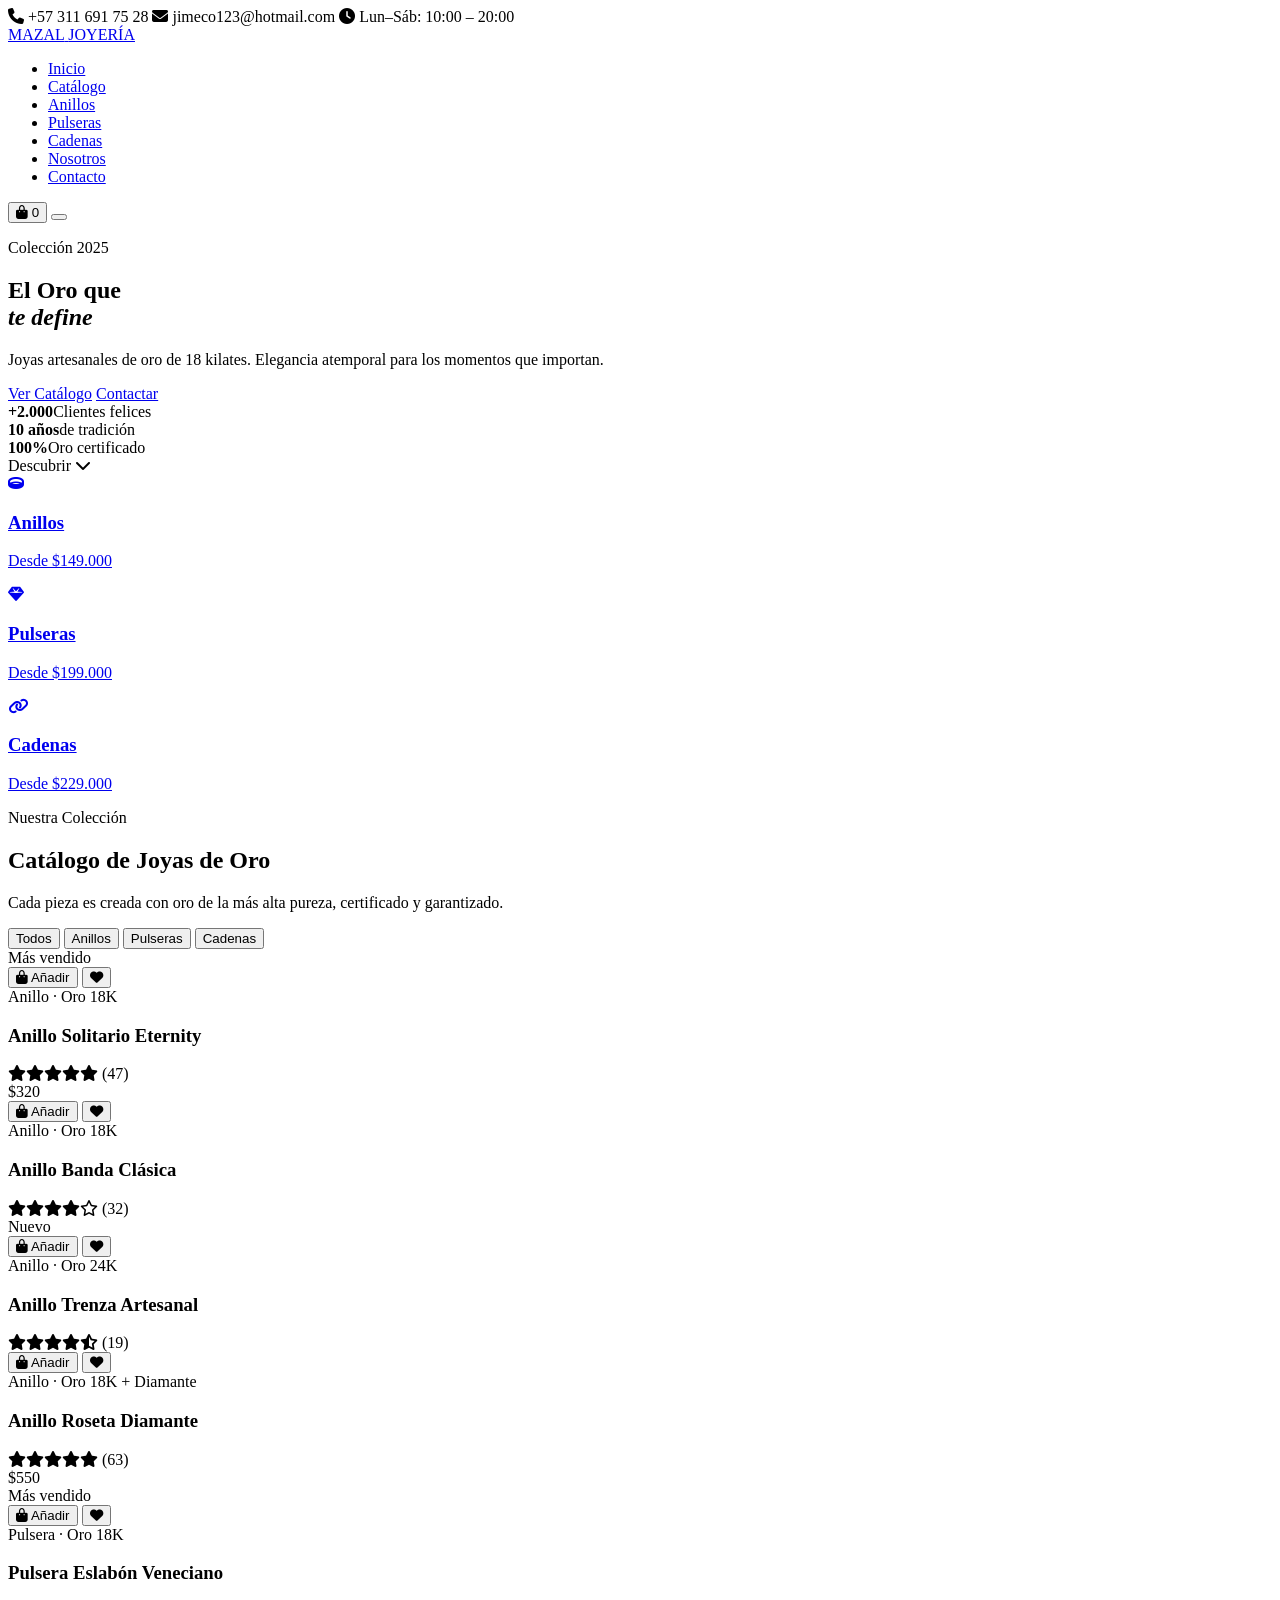
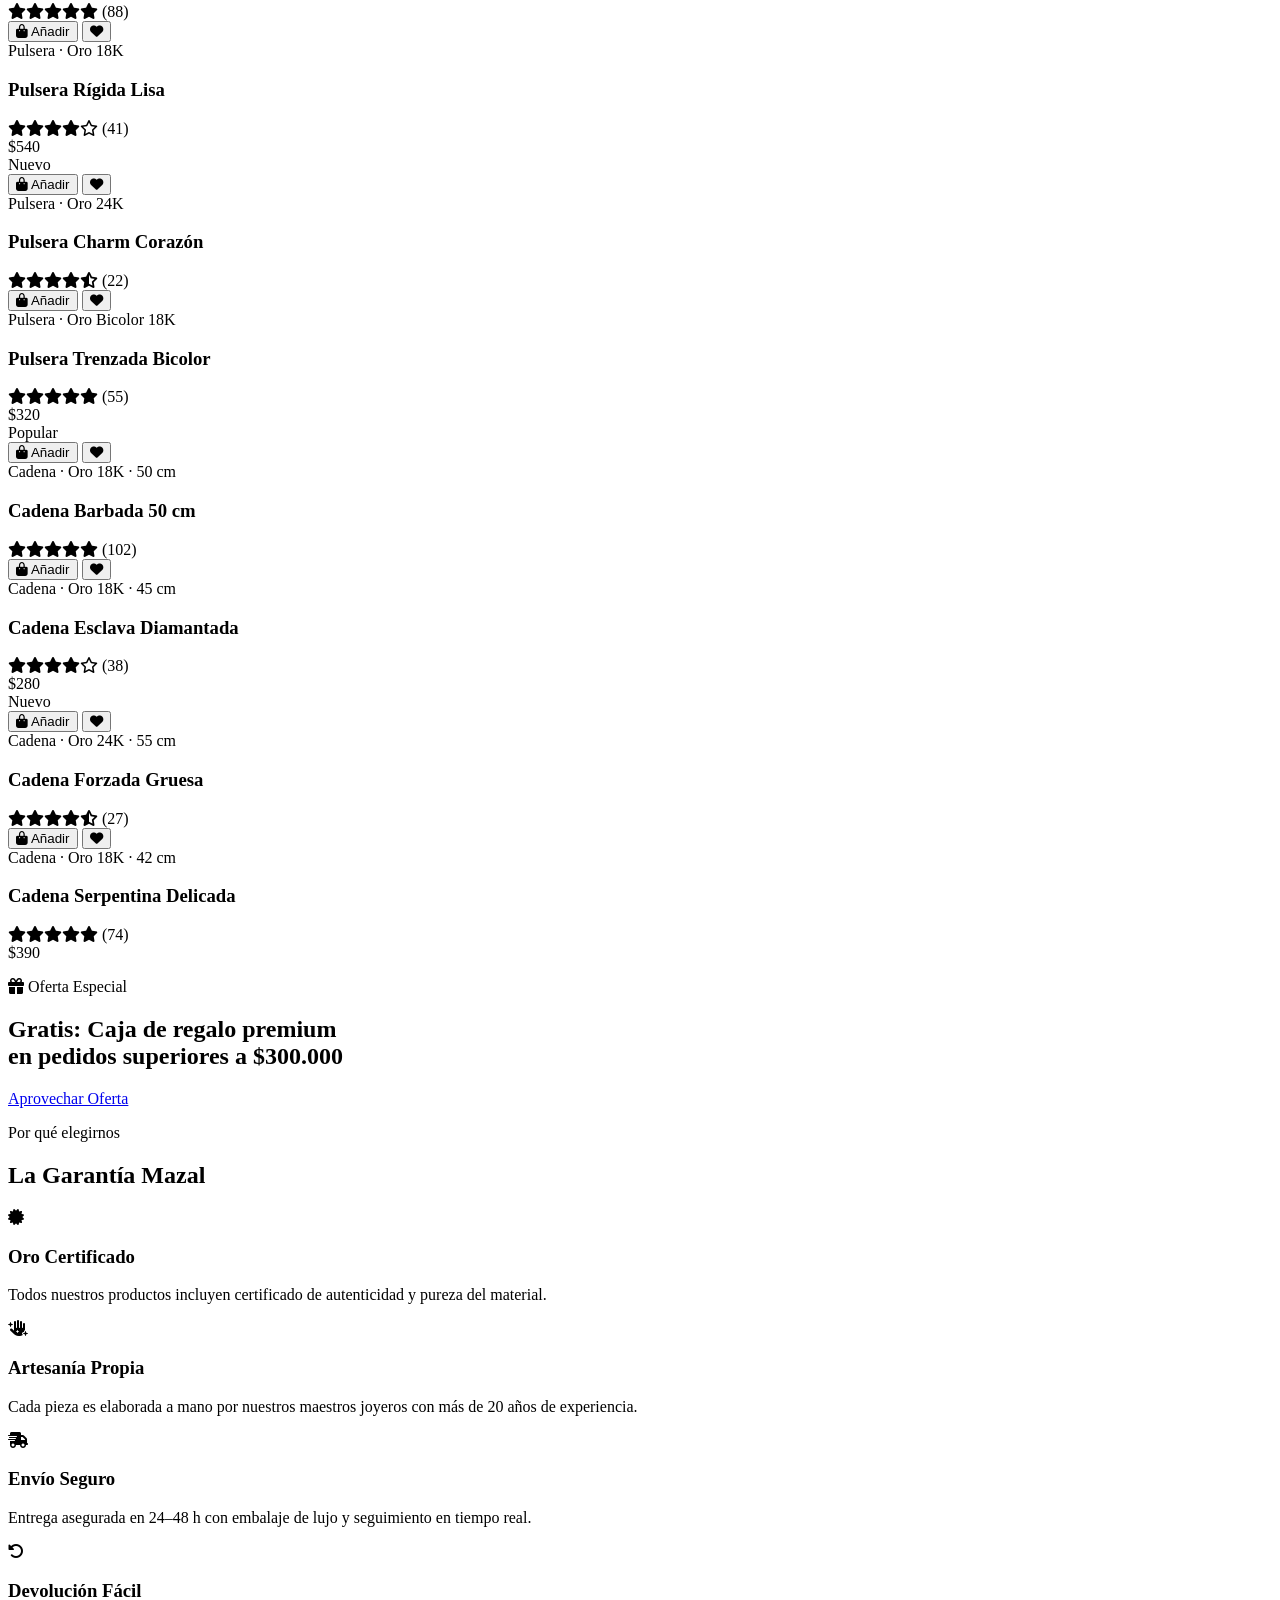
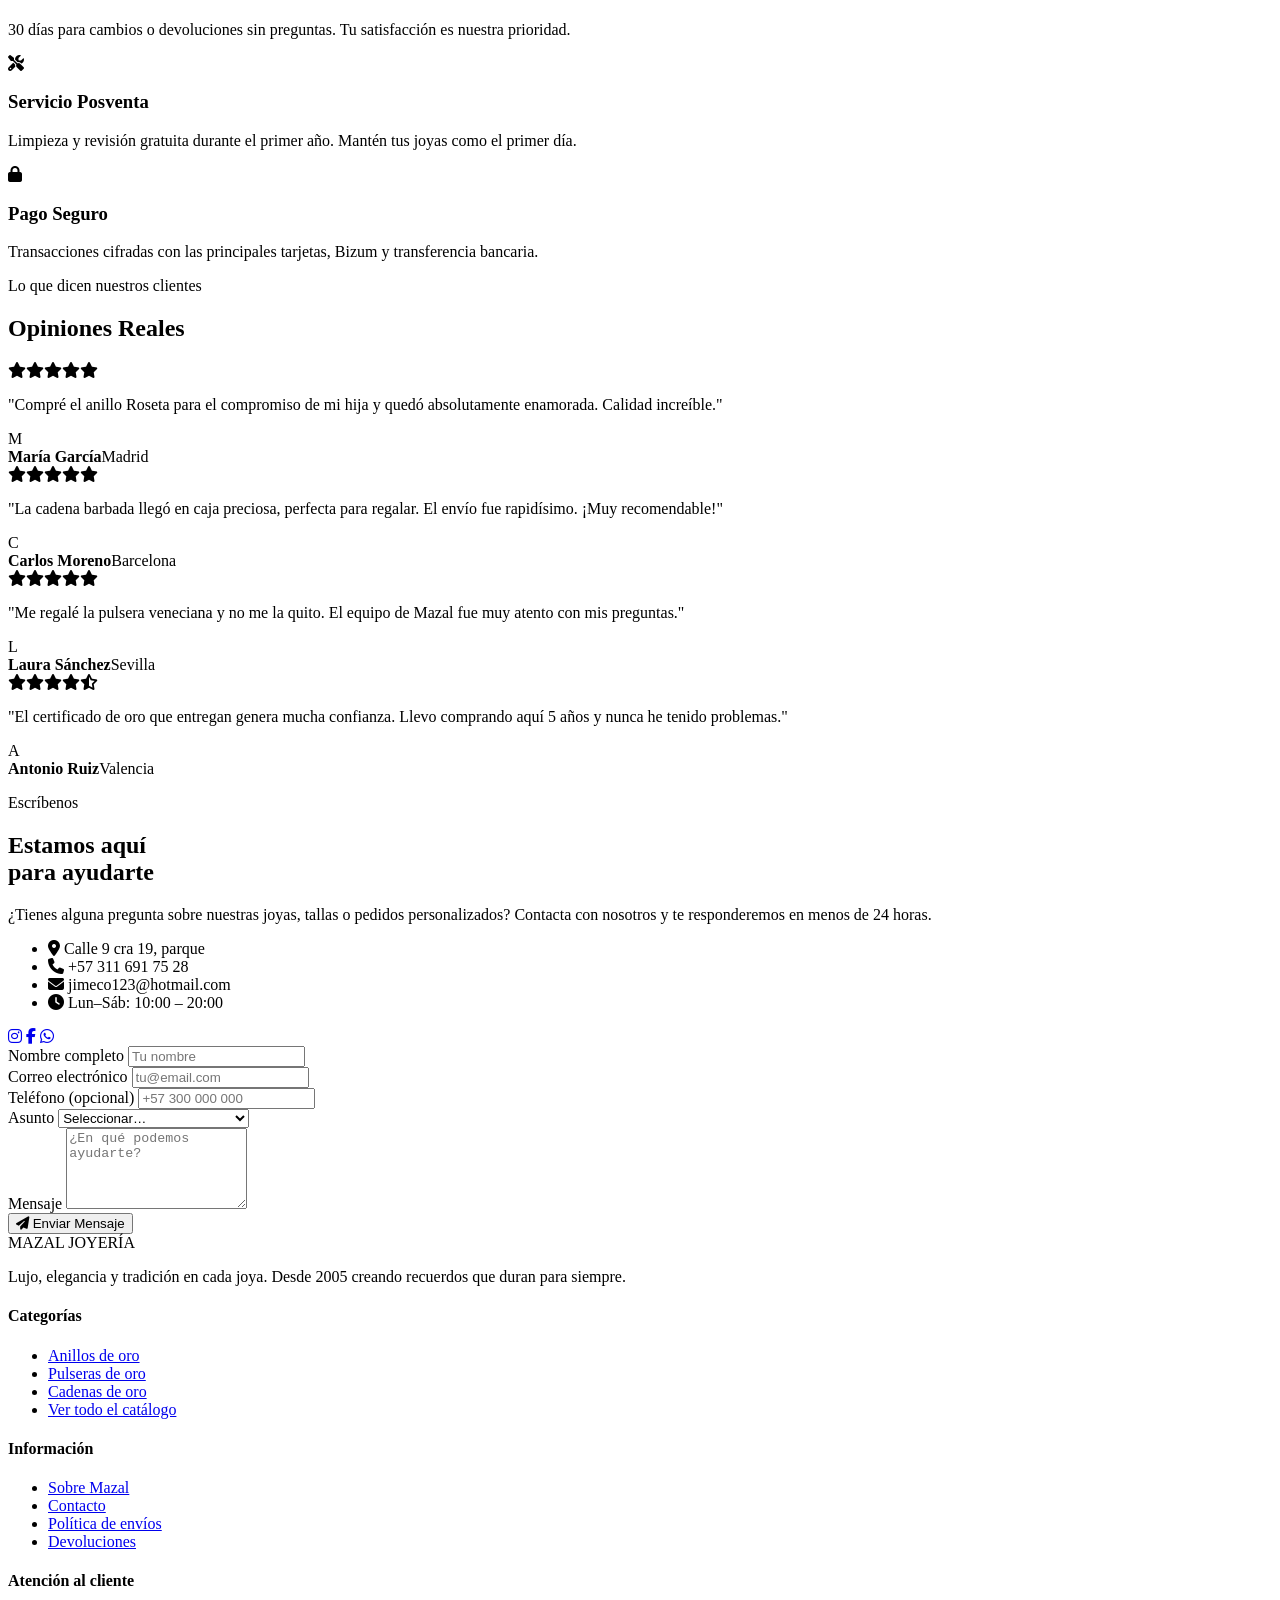
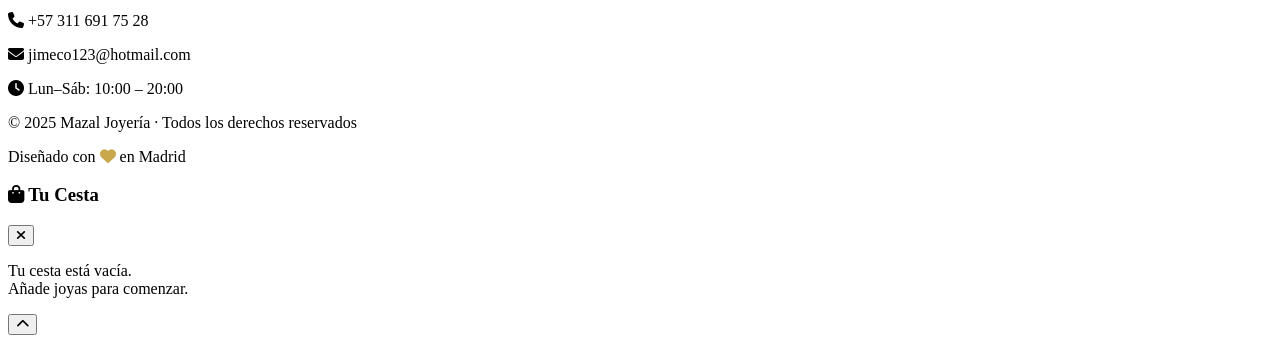
==== index.html @ 80db3a8a "first commit" ====
<!DOCTYPE html>
<html lang="es">
<head>
  <meta charset="UTF-8" />
  <meta name="viewport" content="width=device-width, initial-scale=1.0" />
  <title>Mazal Joyería | Oro de Primera Calidad</title>
  <meta name="description" content="Mazal Joyería – Descubre nuestra exclusiva colección de anillos, pulseras y cadenas de oro. Lujo, elegancia y tradición en cada pieza." />
  <link rel="preconnect" href="https://fonts.googleapis.com" />
  <link rel="preconnect" href="https://fonts.gstatic.com" crossorigin />
  <link href="https://fonts.googleapis.com/css2?family=Playfair+Display:ital,wght@0,400;0,600;0,700;1,400&family=Lato:wght@300;400;700&display=swap" rel="stylesheet" />
  <link rel="stylesheet" href="https://cdn.jsdelivr.net/npm/@fortawesome/fontawesome-free@6.4.0/css/all.min.css" />
  <link rel="stylesheet" href="css/style.css" />
</head>
<body>

  <!-- ===== HEADER / NAV ===== -->
  <header id="main-header">
    <div class="header-top">
      <span><i class="fas fa-phone"></i> +57 311 691 75 28</span>
      <span><i class="fas fa-envelope"></i> jimeco123@hotmail.com</span>
      <span><i class="fas fa-clock"></i> Lun–Sáb: 10:00 – 20:00</span>
    </div>
    <nav class="navbar" id="navbar">
      <a href="#inicio" class="logo">
        <span class="logo-mazal">MAZAL</span>
        <span class="logo-sub">JOYERÍA</span>
      </a>
      <ul class="nav-links" id="nav-links">
        <li><a href="#inicio">Inicio</a></li>
        <li><a href="#catalogo">Catálogo</a></li>
        <li><a href="#anillos">Anillos</a></li>
        <li><a href="#pulseras">Pulseras</a></li>
        <li><a href="#cadenas">Cadenas</a></li>
        <li><a href="#beneficios">Nosotros</a></li>
        <li><a href="#contacto">Contacto</a></li>
      </ul>
      <div class="nav-actions">
        <button class="cart-btn" id="cart-btn" aria-label="Ver carrito">
          <i class="fas fa-shopping-bag"></i>
          <span class="cart-count" id="cart-count">0</span>
        </button>
        <button class="hamburger" id="hamburger" aria-label="Menú">
          <span></span><span></span><span></span>
        </button>
      </div>
    </nav>
  </header>

  <!-- ===== HERO ===== -->
  <section id="inicio" class="hero">
    <div class="hero-overlay"></div>
    <div class="hero-content">
      <p class="hero-eyebrow">Colección 2025</p>
      <h1 class="hero-title">El Oro que<br><em>te define</em></h1>
      <p class="hero-subtitle">Joyas artesanales de oro de 18 kilates. Elegancia atemporal para los momentos que importan.</p>
      <div class="hero-cta">
        <a href="#catalogo" class="btn btn-primary">Ver Catálogo</a>
        <a href="#contacto" class="btn btn-outline">Contactar</a>
      </div>
      <div class="hero-stats">
        <div class="stat"><strong>+2.000</strong><span>Clientes felices</span></div>
        <div class="stat-divider"></div>
        <div class="stat"><strong>10 años</strong><span>de tradición</span></div>
        <div class="stat-divider"></div>
        <div class="stat"><strong>100%</strong><span>Oro certificado</span></div>
      </div>
    </div>
    <div class="hero-scroll-hint">
      <span>Descubrir</span>
      <i class="fas fa-chevron-down"></i>
    </div>
  </section>

  <!-- ===== BANNER CATEGORÍAS ===== -->
  <section class="categories-banner">
    <a href="#anillos" class="cat-card">
      <div class="cat-icon"><i class="fas fa-ring"></i></div>
      <h3>Anillos</h3>
      <p>Desde $149.000</p>
    </a>
    <a href="#pulseras" class="cat-card">
      <div class="cat-icon"><i class="fas fa-gem"></i></div>
      <h3>Pulseras</h3>
      <p>Desde $199.000</p>
    </a>
    <a href="#cadenas" class="cat-card">
      <div class="cat-icon"><i class="fas fa-link"></i></div>
      <h3>Cadenas</h3>
      <p>Desde $229.000</p>
    </a>
  </section>

  <!-- ===== CATÁLOGO COMPLETO ===== -->
  <section id="catalogo" class="catalog-section">
    <div class="section-header">
      <p class="section-eyebrow">Nuestra Colección</p>
      <h2 class="section-title">Catálogo de Joyas de Oro</h2>
      <p class="section-subtitle">Cada pieza es creada con oro de la más alta pureza, certificado y garantizado.</p>
    </div>

    <!-- Filtros -->
    <div class="catalog-filters">
      <button class="filter-btn active" data-filter="all">Todos</button>
      <button class="filter-btn" data-filter="anillo">Anillos</button>
      <button class="filter-btn" data-filter="pulsera">Pulseras</button>
      <button class="filter-btn" data-filter="cadena">Cadenas</button>
    </div>

    <!-- Grid de productos -->
    <div class="products-grid" id="products-grid">
      <!-- Anillos -->
      <article class="product-card" data-category="anillo">
        <div class="product-badge">Más vendido</div>
        <div class="product-image-wrap">
          <div class="product-image product-image-r1"></div>
          <div class="product-overlay">
            <button class="overlay-btn add-to-cart" data-id="r1" data-name="Anillo Solitario Eternity" data-price="60">
              <i class="fas fa-shopping-bag"></i> Añadir
            </button>
            <button class="overlay-btn wishlist-btn" aria-label="Lista de deseos"><i class="fas fa-heart"></i></button>
          </div>
        </div>
        <div class="product-info">
          <span class="product-category">Anillo · Oro 18K</span>
          <h3 class="product-name">Anillo Solitario Eternity</h3>
          <div class="product-rating">
            <i class="fas fa-star"></i><i class="fas fa-star"></i><i class="fas fa-star"></i><i class="fas fa-star"></i><i class="fas fa-star"></i>
            <span>(47)</span> <!-- Cantidad-->
          </div>
          <div class="product-price-row">
            <span class="product-price"></span>
            <span class="product-old-price">$320</span>
          </div>
        </div>
      </article>

      <article class="product-card" data-category="anillo">
        <div class="product-image-wrap">
          <div class="product-image product-image-r2"></div>
          <div class="product-overlay">
            <button class="overlay-btn add-to-cart" data-id="r2" data-name="Anillo Banda Clásica" data-price="49">
              <i class="fas fa-shopping-bag"></i> Añadir
            </button>
            <button class="overlay-btn wishlist-btn" aria-label="Lista de deseos"><i class="fas fa-heart"></i></button>
          </div>
        </div>
        <div class="product-info">
          <span class="product-category">Anillo · Oro 18K</span>
          <h3 class="product-name">Anillo Banda Clásica</h3>
          <div class="product-rating">
            <i class="fas fa-star"></i><i class="fas fa-star"></i><i class="fas fa-star"></i><i class="fas fa-star"></i><i class="far fa-star"></i>
            <span>(32)</span>
          </div>
          <div class="product-price-row">
            <span class="product-price"></span>
          </div>
        </div>
      </article>

      <article class="product-card" data-category="anillo">
        <div class="product-badge new-badge">Nuevo</div>
        <div class="product-image-wrap">
          <div class="product-image product-image-r3"></div>
          <div class="product-overlay">
            <button class="overlay-btn add-to-cart" data-id="r3" data-name="Anillo Trenza Artesanal" data-price="89">
              <i class="fas fa-shopping-bag"></i> Añadir
            </button>
            <button class="overlay-btn wishlist-btn" aria-label="Lista de deseos"><i class="fas fa-heart"></i></button>
          </div>
        </div>
        <div class="product-info">
          <span class="product-category">Anillo · Oro 24K</span>
          <h3 class="product-name">Anillo Trenza Artesanal</h3>
          <div class="product-rating">
            <i class="fas fa-star"></i><i class="fas fa-star"></i><i class="fas fa-star"></i><i class="fas fa-star"></i><i class="fas fa-star-half-alt"></i>
            <span>(19)</span>
          </div>
          <div class="product-price-row">
            <span class="product-price"></span>
          </div>
        </div>
      </article>

      <article class="product-card" data-category="anillo">
        <div class="product-image-wrap">
          <div class="product-image product-image-r4"></div>
          <div class="product-overlay">
            <button class="overlay-btn add-to-cart" data-id="r4" data-name="Anillo Roseta Diamante" data-price="99">
              <i class="fas fa-shopping-bag"></i> Añadir
            </button>
            <button class="overlay-btn wishlist-btn" aria-label="Lista de deseos"><i class="fas fa-heart"></i></button>
          </div>
        </div>
        <div class="product-info">
          <span class="product-category">Anillo · Oro 18K + Diamante</span>
          <h3 class="product-name">Anillo Roseta Diamante</h3>
          <div class="product-rating">
            <i class="fas fa-star"></i><i class="fas fa-star"></i><i class="fas fa-star"></i><i class="fas fa-star"></i><i class="fas fa-star"></i>
            <span>(63)</span>
          </div>
          <div class="product-price-row">
            <span class="product-price"></span>
            <span class="product-old-price">$550</span>
          </div>
        </div>
      </article>

      <!-- Pulseras -->
      <article class="product-card" data-category="pulsera">
        <div class="product-badge">Más vendido</div>
        <div class="product-image-wrap">
          <div class="product-image product-image-p1"></div>
          <div class="product-overlay">
            <button class="overlay-btn add-to-cart" data-id="p1" data-name="Pulsera Eslabón Veneciano" data-price="49">
              <i class="fas fa-shopping-bag"></i> Añadir
            </button>
            <button class="overlay-btn wishlist-btn" aria-label="Lista de deseos"><i class="fas fa-heart"></i></button>
          </div>
        </div>
        <div class="product-info">
          <span class="product-category">Pulsera · Oro 18K</span>
          <h3 class="product-name">Pulsera Eslabón Veneciano</h3>
          <div class="product-rating">
            <i class="fas fa-star"></i><i class="fas fa-star"></i><i class="fas fa-star"></i><i class="fas fa-star"></i><i class="fas fa-star"></i>
            <span>(88)</span>
          </div>
          <div class="product-price-row">
            <span class="product-price"></span>
          </div>
        </div>
      </article>

      <article class="product-card" data-category="pulsera">
        <div class="product-image-wrap">
          <div class="product-image product-image-p2"></div>
          <div class="product-overlay">
            <button class="overlay-btn add-to-cart" data-id="p2" data-name="Pulsera Rígida Lisa" data-price="89">
              <i class="fas fa-shopping-bag"></i> Añadir
            </button>
            <button class="overlay-btn wishlist-btn" aria-label="Lista de deseos"><i class="fas fa-heart"></i></button>
          </div>
        </div>
        <div class="product-info">
          <span class="product-category">Pulsera · Oro 18K</span>
          <h3 class="product-name">Pulsera Rígida Lisa</h3>
          <div class="product-rating">
            <i class="fas fa-star"></i><i class="fas fa-star"></i><i class="fas fa-star"></i><i class="fas fa-star"></i><i class="far fa-star"></i>
            <span>(41)</span>
          </div>
          <div class="product-price-row">
            <span class="product-price"></span>
            <span class="product-old-price">$540</span>
          </div>
        </div>
      </article>

      <article class="product-card" data-category="pulsera">
        <div class="product-badge new-badge">Nuevo</div>
        <div class="product-image-wrap">
          <div class="product-image product-image-p3"></div>
          <div class="product-overlay">
            <button class="overlay-btn add-to-cart" data-id="p3" data-name="Pulsera Charm Corazón" data-price="39">
              <i class="fas fa-shopping-bag"></i> Añadir
            </button>
            <button class="overlay-btn wishlist-btn" aria-label="Lista de deseos"><i class="fas fa-heart"></i></button>
          </div>
        </div>
        <div class="product-info">
          <span class="product-category">Pulsera · Oro 24K</span>
          <h3 class="product-name">Pulsera Charm Corazón</h3>
          <div class="product-rating">
            <i class="fas fa-star"></i><i class="fas fa-star"></i><i class="fas fa-star"></i><i class="fas fa-star"></i><i class="fas fa-star-half-alt"></i>
            <span>(22)</span>
          </div>
          <div class="product-price-row">
            <span class="product-price"></span>
          </div>
        </div>
      </article>

      <article class="product-card" data-category="pulsera">
        <div class="product-image-wrap">
          <div class="product-image product-image-p4"></div>
          <div class="product-overlay">
            <button class="overlay-btn add-to-cart" data-id="p4" data-name="Pulsera Trenzada Bicolor" data-price="59">
              <i class="fas fa-shopping-bag"></i> Añadir
            </button>
            <button class="overlay-btn wishlist-btn" aria-label="Lista de deseos"><i class="fas fa-heart"></i></button>
          </div>
        </div>
        <div class="product-info">
          <span class="product-category">Pulsera · Oro Bicolor 18K</span>
          <h3 class="product-name">Pulsera Trenzada Bicolor</h3>
          <div class="product-rating">
            <i class="fas fa-star"></i><i class="fas fa-star"></i><i class="fas fa-star"></i><i class="fas fa-star"></i><i class="fas fa-star"></i>
            <span>(55)</span>
          </div>
          <div class="product-price-row">
            <span class="product-price"></span>
            <span class="product-old-price">$320</span>
          </div>
        </div>
      </article>

      <!-- Cadenas -->
      <article class="product-card" data-category="cadena">
        <div class="product-badge">Popular</div>
        <div class="product-image-wrap">
          <div class="product-image product-image-c1"></div>
          <div class="product-overlay">
            <button class="overlay-btn add-to-cart" data-id="c1" data-name="Cadena Barbada 50cm" data-price="99">
              <i class="fas fa-shopping-bag"></i> Añadir
            </button>
            <button class="overlay-btn wishlist-btn" aria-label="Lista de deseos"><i class="fas fa-heart"></i></button>
          </div>
        </div>
        <div class="product-info">
          <span class="product-category">Cadena · Oro 18K · 50 cm</span>
          <h3 class="product-name">Cadena Barbada 50 cm</h3>
          <div class="product-rating">
            <i class="fas fa-star"></i><i class="fas fa-star"></i><i class="fas fa-star"></i><i class="fas fa-star"></i><i class="fas fa-star"></i>
            <span>(102)</span>
          </div>
          <div class="product-price-row">
            <span class="product-price"></span>
          </div>
        </div>
      </article>

      <article class="product-card" data-category="cadena">
        <div class="product-image-wrap">
          <div class="product-image product-image-c2"></div>
          <div class="product-overlay">
            <button class="overlay-btn add-to-cart" data-id="c2" data-name="Cadena Esclava Diamantada" data-price="42">
              <i class="fas fa-shopping-bag"></i> Añadir
            </button>
            <button class="overlay-btn wishlist-btn" aria-label="Lista de deseos"><i class="fas fa-heart"></i></button>
          </div>
        </div>
        <div class="product-info">
          <span class="product-category">Cadena · Oro 18K · 45 cm</span>
          <h3 class="product-name">Cadena Esclava Diamantada</h3>
          <div class="product-rating">
            <i class="fas fa-star"></i><i class="fas fa-star"></i><i class="fas fa-star"></i><i class="fas fa-star"></i><i class="far fa-star"></i>
            <span>(38)</span>
          </div>
          <div class="product-price-row">
            <span class="product-price"></span>
            <span class="product-old-price">$280</span>
          </div>
        </div>
      </article>

      <article class="product-card" data-category="cadena">
        <div class="product-badge new-badge">Nuevo</div>
        <div class="product-image-wrap">
          <div class="product-image product-image-c3"></div>
          <div class="product-overlay">
            <button class="overlay-btn add-to-cart" data-id="c3" data-name="Cadena Forzada Gruesa" data-price="89">
              <i class="fas fa-shopping-bag"></i> Añadir
            </button>
            <button class="overlay-btn wishlist-btn" aria-label="Lista de deseos"><i class="fas fa-heart"></i></button>
          </div>
        </div>
        <div class="product-info">
          <span class="product-category">Cadena · Oro 24K · 55 cm</span>
          <h3 class="product-name">Cadena Forzada Gruesa</h3>
          <div class="product-rating">
            <i class="fas fa-star"></i><i class="fas fa-star"></i><i class="fas fa-star"></i><i class="fas fa-star"></i><i class="fas fa-star-half-alt"></i>
            <span>(27)</span>
          </div>
          <div class="product-price-row">
            <span class="product-price"></span>
          </div>
        </div>
      </article>

      <article class="product-card" data-category="cadena">
        <div class="product-image-wrap">
          <div class="product-image product-image-c4"></div>
          <div class="product-overlay">
            <button class="overlay-btn add-to-cart" data-id="c4" data-name="Cadena Serpentina Delicada" data-price="59">
              <i class="fas fa-shopping-bag"></i> Añadir
            </button>
            <button class="overlay-btn wishlist-btn" aria-label="Lista de deseos"><i class="fas fa-heart"></i></button>
          </div>
        </div>
        <div class="product-info">
          <span class="product-category">Cadena · Oro 18K · 42 cm</span>
          <h3 class="product-name">Cadena Serpentina Delicada</h3>
          <div class="product-rating">
            <i class="fas fa-star"></i><i class="fas fa-star"></i><i class="fas fa-star"></i><i class="fas fa-star"></i><i class="fas fa-star"></i>
            <span>(74)</span>
          </div>
          <div class="product-price-row">
            <span class="product-price"></span>
            <span class="product-old-price">$390</span>
          </div>
        </div>
      </article>

    </div><!-- /products-grid -->
  </section>

  <!-- ===== BANNER PROMO ===== -->
  <section class="promo-banner">
    <div class="promo-content">
      <p class="promo-tag"><i class="fas fa-gift"></i> Oferta Especial</p>
      <h2>Gratis: Caja de regalo premium<br>en pedidos superiores a $300.000</h2>
      <a href="#catalogo" class="btn btn-primary">Aprovechar Oferta</a>
    </div>
  </section>

  <!-- ===== BENEFICIOS ===== -->
  <section id="beneficios" class="benefits-section">
    <div class="section-header">
      <p class="section-eyebrow">Por qué elegirnos</p>
      <h2 class="section-title">La Garantía Mazal</h2>
    </div>
    <div class="benefits-grid">
      <div class="benefit-card">
        <div class="benefit-icon"><i class="fas fa-certificate"></i></div>
        <h3>Oro Certificado</h3>
        <p>Todos nuestros productos incluyen certificado de autenticidad y pureza del material.</p>
      </div>
      <div class="benefit-card">
        <div class="benefit-icon"><i class="fas fa-hand-sparkles"></i></div>
        <h3>Artesanía Propia</h3>
        <p>Cada pieza es elaborada a mano por nuestros maestros joyeros con más de 20 años de experiencia.</p>
      </div>
      <div class="benefit-card">
        <div class="benefit-icon"><i class="fas fa-shipping-fast"></i></div>
        <h3>Envío Seguro</h3>
        <p>Entrega asegurada en 24–48 h con embalaje de lujo y seguimiento en tiempo real.</p>
      </div>
      <div class="benefit-card">
        <div class="benefit-icon"><i class="fas fa-undo-alt"></i></div>
        <h3>Devolución Fácil</h3>
        <p>30 días para cambios o devoluciones sin preguntas. Tu satisfacción es nuestra prioridad.</p>
      </div>
      <div class="benefit-card">
        <div class="benefit-icon"><i class="fas fa-tools"></i></div>
        <h3>Servicio Posventa</h3>
        <p>Limpieza y revisión gratuita durante el primer año. Mantén tus joyas como el primer día.</p>
      </div>
      <div class="benefit-card">
        <div class="benefit-icon"><i class="fas fa-lock"></i></div>
        <h3>Pago Seguro</h3>
        <p>Transacciones cifradas con las principales tarjetas, Bizum y transferencia bancaria.</p>
      </div>
    </div>
  </section>

  <!-- ===== TESTIMONIOS ===== -->
  <section class="testimonials-section">
    <div class="section-header">
      <p class="section-eyebrow">Lo que dicen nuestros clientes</p>
      <h2 class="section-title">Opiniones Reales</h2>
    </div>
    <div class="testimonials-track" id="testimonials-track">
      <div class="testimonial-card">
        <div class="stars"><i class="fas fa-star"></i><i class="fas fa-star"></i><i class="fas fa-star"></i><i class="fas fa-star"></i><i class="fas fa-star"></i></div>
        <p>"Compré el anillo Roseta para el compromiso de mi hija y quedó absolutamente enamorada. Calidad increíble."</p>
        <div class="testimonial-author">
          <div class="author-avatar">M</div>
          <div><strong>María García</strong><span>Madrid</span></div>
        </div>
      </div>
      <div class="testimonial-card">
        <div class="stars"><i class="fas fa-star"></i><i class="fas fa-star"></i><i class="fas fa-star"></i><i class="fas fa-star"></i><i class="fas fa-star"></i></div>
        <p>"La cadena barbada llegó en caja preciosa, perfecta para regalar. El envío fue rapidísimo. ¡Muy recomendable!"</p>
        <div class="testimonial-author">
          <div class="author-avatar">C</div>
          <div><strong>Carlos Moreno</strong><span>Barcelona</span></div>
        </div>
      </div>
      <div class="testimonial-card">
        <div class="stars"><i class="fas fa-star"></i><i class="fas fa-star"></i><i class="fas fa-star"></i><i class="fas fa-star"></i><i class="fas fa-star"></i></div>
        <p>"Me regalé la pulsera veneciana y no me la quito. El equipo de Mazal fue muy atento con mis preguntas."</p>
        <div class="testimonial-author">
          <div class="author-avatar">L</div>
          <div><strong>Laura Sánchez</strong><span>Sevilla</span></div>
        </div>
      </div>
      <div class="testimonial-card">
        <div class="stars"><i class="fas fa-star"></i><i class="fas fa-star"></i><i class="fas fa-star"></i><i class="fas fa-star"></i><i class="fas fa-star-half-alt"></i></div>
        <p>"El certificado de oro que entregan genera mucha confianza. Llevo comprando aquí 5 años y nunca he tenido problemas."</p>
        <div class="testimonial-author">
          <div class="author-avatar">A</div>
          <div><strong>Antonio Ruiz</strong><span>Valencia</span></div>
        </div>
      </div>
    </div>
    <div class="testimonial-dots" id="testimonial-dots"></div>
  </section>

  <!-- ===== CONTACTO ===== -->
  <section id="contacto" class="contact-section">
    <div class="contact-grid">
      <div class="contact-info">
        <p class="section-eyebrow">Escríbenos</p>
        <h2 class="section-title">Estamos aquí<br>para ayudarte</h2>
        <p class="contact-desc">¿Tienes alguna pregunta sobre nuestras joyas, tallas o pedidos personalizados? Contacta con nosotros y te responderemos en menos de 24 horas.</p>
        <ul class="contact-details">
          <li><i class="fas fa-map-marker-alt"></i> Calle 9 cra 19, parque</li>
          <li><i class="fas fa-phone"></i> +57 311 691 75 28</li>
          <li><i class="fas fa-envelope"></i> jimeco123@hotmail.com</li>
          <li><i class="fas fa-clock"></i> Lun–Sáb: 10:00 – 20:00</li>
        </ul>
        <div class="social-links">
          <a href="https://www.instagram.com/jimenez_j15c/" target="_blank" aria-label="Instagram"><i class="fab fa-instagram"></i></a>
          <a href="https://www.facebook.com/juancamilo.conde.16" target="_blank" aria-label="Facebook"><i class="fab fa-facebook-f"></i></a>
         <a href="https://wa.me/3116917528" target="_blank" aria-label="Whatsapp"><i class="fab fa-whatsapp"></i></a>
         <!--  <a href="#" aria-label="TikTok"><i class="fab fa-tiktok"></i></a>-->
        </div>
      </div>
      <form class="contact-form" id="contact-form" novalidate>
        <div class="form-group">
          <label for="name">Nombre completo</label>
          <input type="text" id="name" name="name" placeholder="Tu nombre" required />
        </div>
        <div class="form-group">
          <label for="email">Correo electrónico</label>
          <input type="email" id="email" name="email" placeholder="tu@email.com" required />
        </div>
        <div class="form-group">
          <label for="phone">Teléfono (opcional)</label>
          <input type="tel" id="phone" name="phone" placeholder="+57 300 000 000" />
        </div>
        <div class="form-group">
          <label for="subject">Asunto</label>
          <select id="subject" name="subject">
            <option value="">Seleccionar…</option>
            <option value="informacion">Información sobre productos</option>
            <option value="pedido">Estado de mi pedido</option>
            <option value="personalizado">Joya personalizada</option>
            <option value="otro">Otro</option>
          </select>
        </div>
        <div class="form-group">
          <label for="message">Mensaje</label>
          <textarea id="message" name="message" rows="5" placeholder="¿En qué podemos ayudarte?" required></textarea>
        </div>
        <button type="submit" class="btn btn-primary btn-full">
          <i class="fas fa-paper-plane"></i> Enviar Mensaje
        </button>
        <p class="form-success" id="form-success" hidden>✅ ¡Mensaje enviado! Te contactaremos pronto.</p>
      </form>
    </div>
  </section>

  <!-- ===== FOOTER ===== -->
  <footer class="main-footer">
    <div class="footer-grid">
      <div class="footer-brand">
        <span class="logo-mazal">MAZAL</span>
        <span class="logo-sub">JOYERÍA</span>
        <p>Lujo, elegancia y tradición en cada joya. Desde 2005 creando recuerdos que duran para siempre.</p>
      </div>
      <div class="footer-col">
        <h4>Categorías</h4>
        <ul>
          <li><a href="#anillos">Anillos de oro</a></li>
          <li><a href="#pulseras">Pulseras de oro</a></li>
          <li><a href="#cadenas">Cadenas de oro</a></li>
          <li><a href="#catalogo">Ver todo el catálogo</a></li>
        </ul>
      </div>
      <div class="footer-col">
        <h4>Información</h4>
        <ul>
          <li><a href="#beneficios">Sobre Mazal</a></li>
          <li><a href="#contacto">Contacto</a></li>
          <li><a href="#">Política de envíos</a></li>
          <li><a href="#">Devoluciones</a></li>
        </ul>
      </div>
      <div class="footer-col">
        <h4>Atención al cliente</h4>
        <p><i class="fas fa-phone"></i> +57 311 691 75 28</p>
        <p><i class="fas fa-envelope"></i> jimeco123@hotmail.com</p>
        <p><i class="fas fa-clock"></i> Lun–Sáb: 10:00 – 20:00</p>
      </div>
    </div>
    <div class="footer-bottom">
      <p>© 2025 Mazal Joyería · Todos los derechos reservados</p>
      <p>Diseñado con <i class="fas fa-heart" style="color:#c9a84c"></i> en Madrid</p>
    </div>
  </footer>

  <!-- ===== CARRITO LATERAL ===== -->
  <aside class="cart-drawer" id="cart-drawer">
    <div class="cart-drawer-header">
      <h3><i class="fas fa-shopping-bag"></i> Tu Cesta</h3>
      <button class="close-cart" id="close-cart" aria-label="Cerrar carrito"><i class="fas fa-times"></i></button>
    </div>
    <div class="cart-items" id="cart-items">
      <p class="cart-empty-msg">Tu cesta está vacía.<br>Añade joyas para comenzar.</p>
    </div>
    <div class="cart-footer" id="cart-footer" hidden>
      <div class="cart-total-row">
        <span>Total</span>
        <strong id="cart-total">0 </strong>
      </div>
      <button class="btn btn-primary btn-full" id="checkout-btn">
        Proceder al pago <i class="fas fa-arrow-right"></i>
      </button>
    </div>
  </aside>
  <div class="cart-overlay" id="cart-overlay"></div>

  <!-- ===== TOAST ===== -->
  <div class="toast" id="toast"></div>

  <!-- Scroll to top -->
  <button class="scroll-top" id="scroll-top" aria-label="Volver arriba"><i class="fas fa-chevron-up"></i></button>

  <script src="js/main.js"></script>
</body>
</html>
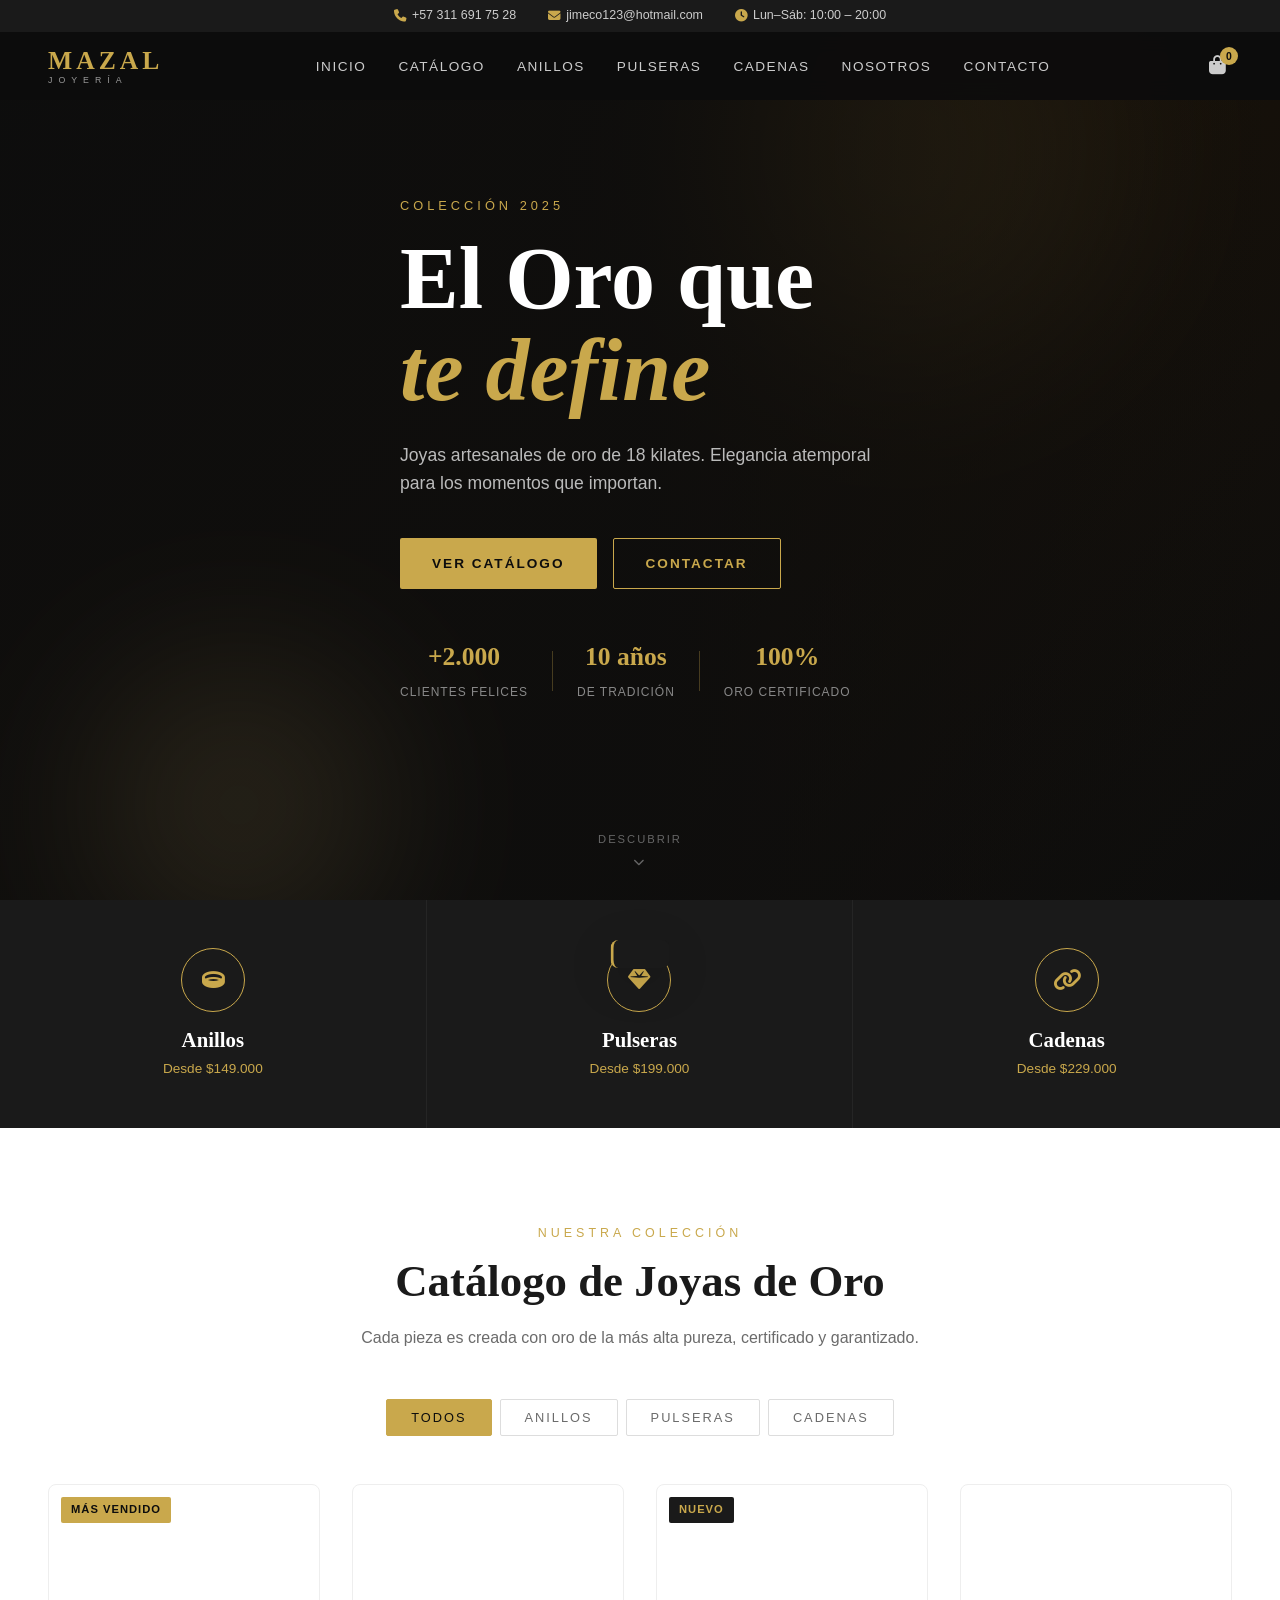
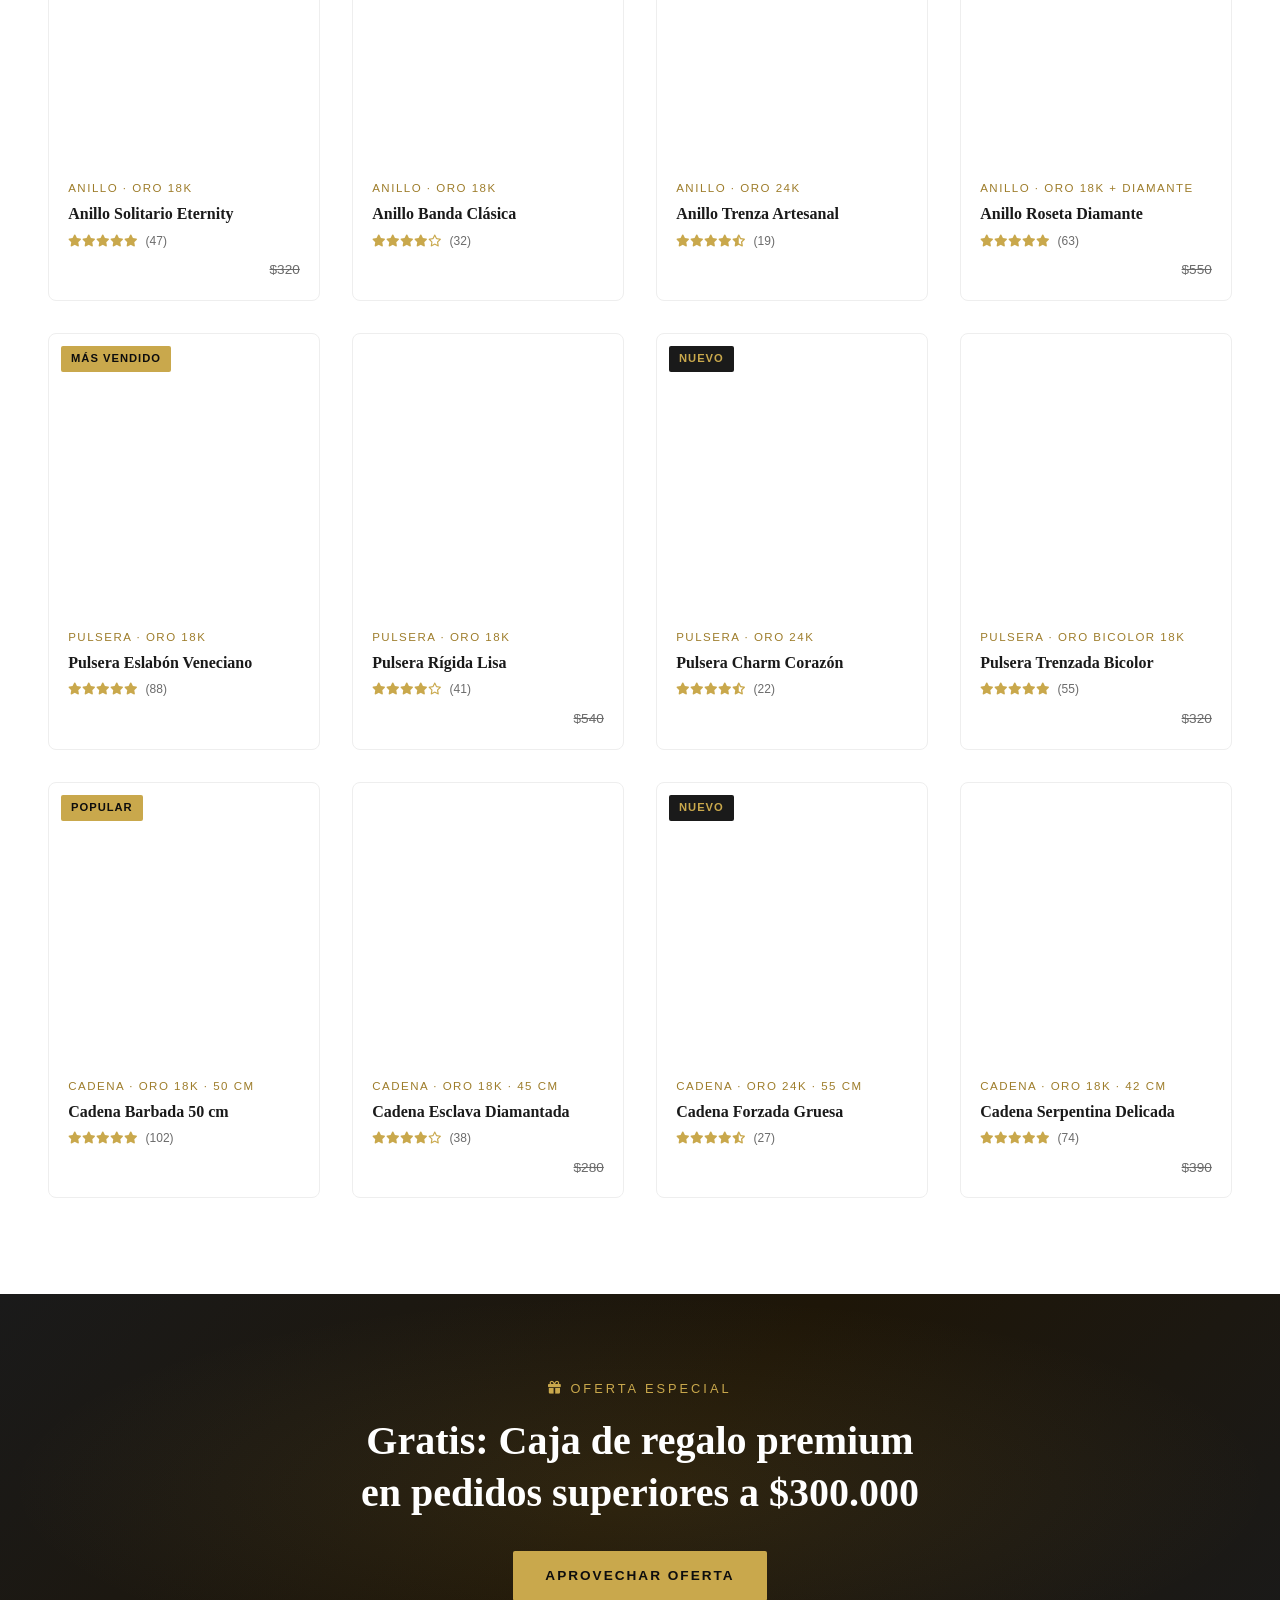
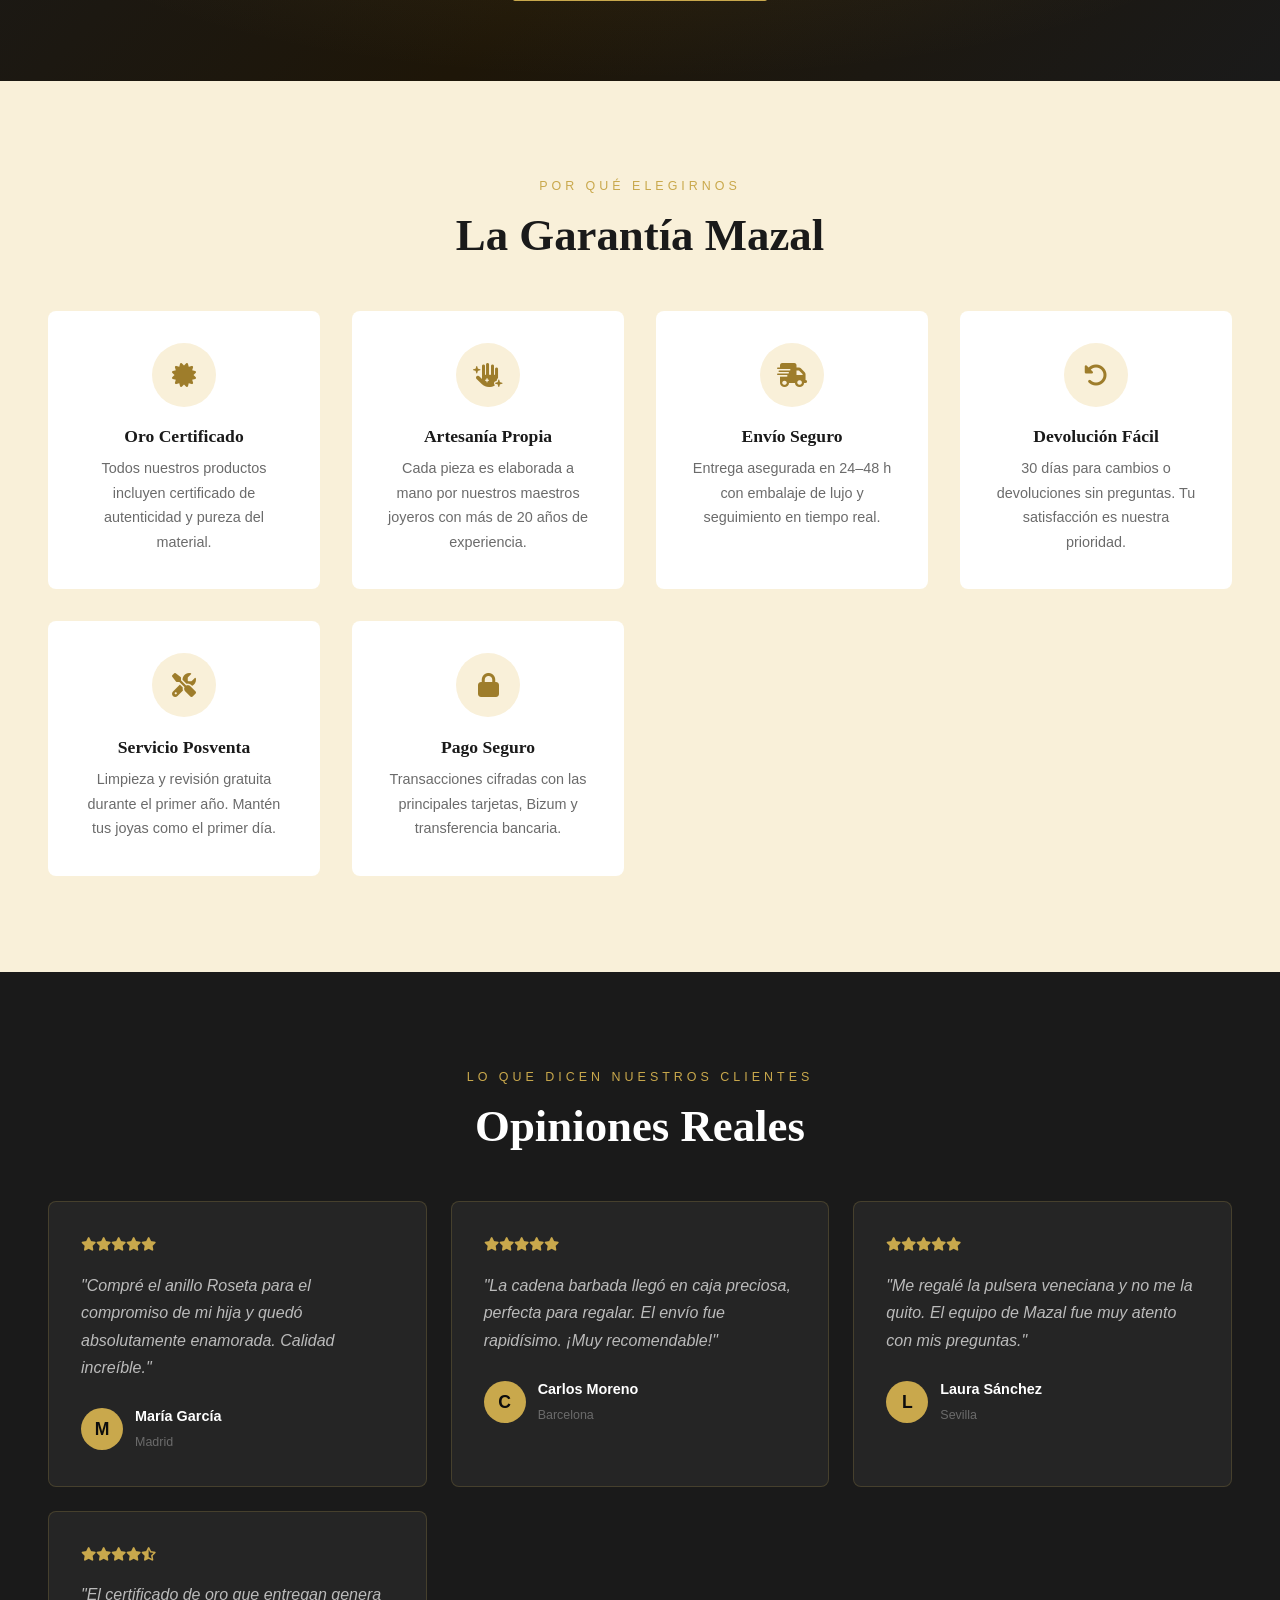
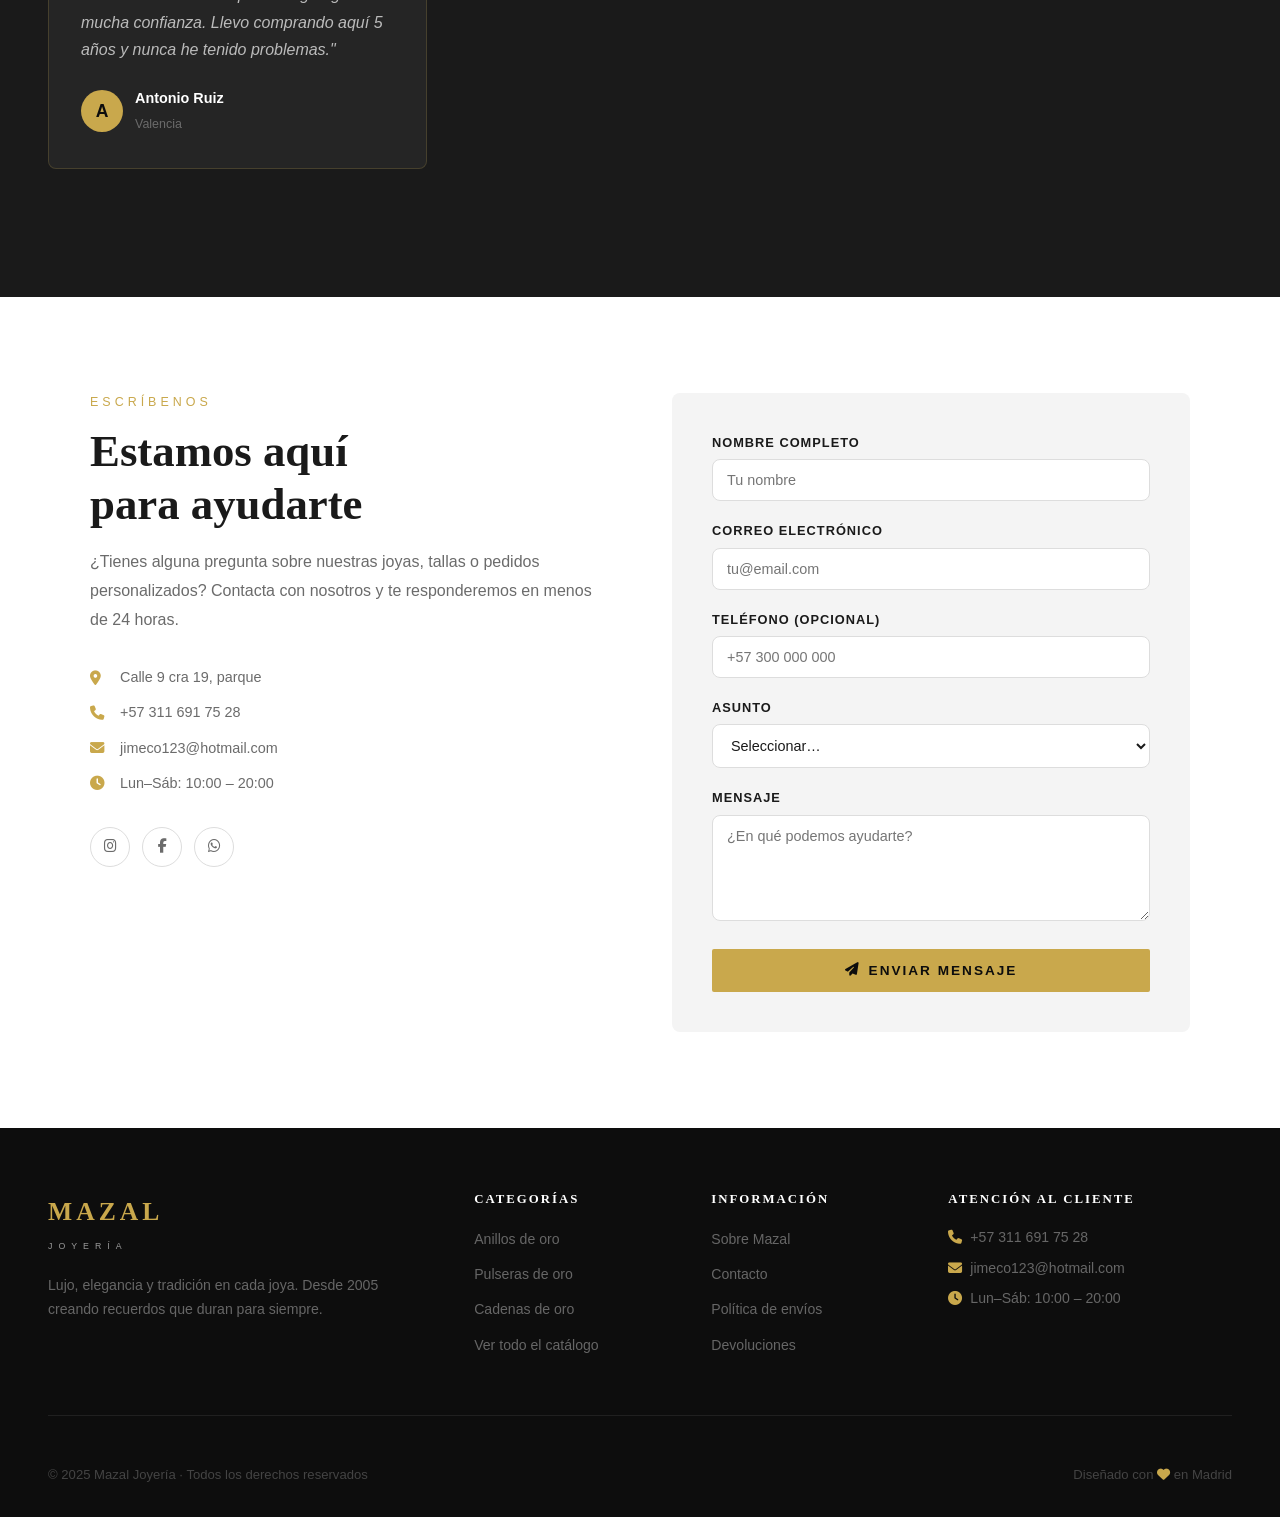
==== commit 189bfa19: "first commit" ====
--- a/index.html
+++ b/index.html
@@ -138,7 +138,7 @@
         <div class="product-image-wrap">
           <div class="product-image product-image-r2"></div>
           <div class="product-overlay">
-            <button class="overlay-btn add-to-cart" data-id="r2" data-name="Anillo Banda Clásica" data-price="49">
+            <button class="overlay-btn add-to-cart" data-id="r2" data-name="Anillo Banda Clásica" data-price="50">
               <i class="fas fa-shopping-bag"></i> Añadir
             </button>
             <button class="overlay-btn wishlist-btn" aria-label="Lista de deseos"><i class="fas fa-heart"></i></button>
--- a/css/style.css
+++ b/css/style.css
@@ -0,0 +1,966 @@
+/* ===================================
+   MAZAL JOYERÍA – Estilos Principales
+   =================================== */
+
+/* ── Variables ── */
+:root {
+  --gold:        #c9a84c;
+  --gold-light:  #e8c97a;
+  --gold-dark:   #9e7d2b;
+  --gold-pale:   #f9f0d9;
+  --black:       #0d0d0d;
+  --dark:        #1a1a1a;
+  --dark-2:      #252525;
+  --gray:        #6b6b6b;
+  --gray-light:  #f4f4f4;
+  --white:       #ffffff;
+  --font-head:   'Playfair Display', Georgia, serif;
+  --font-body:   'Lato', sans-serif;
+  --transition:  0.3s ease;
+  --radius:      8px;
+  --shadow:      0 4px 24px rgba(0,0,0,0.1);
+  --shadow-lg:   0 12px 48px rgba(0,0,0,0.15);
+}
+
+/* ── Reset ── */
+*, *::before, *::after { box-sizing: border-box; margin: 0; padding: 0; }
+html { scroll-behavior: smooth; font-size: 16px; }
+body {
+  font-family: var(--font-body);
+  color: var(--dark);
+  background: var(--white);
+  line-height: 1.6;
+  overflow-x: hidden;
+}
+a { text-decoration: none; color: inherit; }
+ul { list-style: none; }
+img { max-width: 100%; display: block; }
+button { cursor: pointer; border: none; background: none; font-family: inherit; }
+
+/* ── Typography ── */
+h1,h2,h3,h4 { font-family: var(--font-head); line-height: 1.2; }
+
+/* =============================================
+   HEADER
+   ============================================= */
+#main-header {
+  position: fixed;
+  top: 0; left: 0; right: 0;
+  z-index: 1000;
+  transition: background var(--transition), box-shadow var(--transition);
+}
+.header-top {
+  background: var(--dark);
+  color: #ccc;
+  font-size: 0.78rem;
+  display: flex;
+  justify-content: center;
+  gap: 2rem;
+  padding: 6px 1rem;
+  flex-wrap: wrap;
+}
+.header-top span { display: flex; align-items: center; gap: 6px; }
+.header-top i { color: var(--gold); }
+
+.navbar {
+  display: flex;
+  align-items: center;
+  justify-content: space-between;
+  padding: 1rem 3rem;
+  background: rgba(13,13,13,0.96);
+  backdrop-filter: blur(10px);
+  transition: padding var(--transition);
+}
+.navbar.scrolled { padding: 0.6rem 3rem; box-shadow: 0 2px 20px rgba(0,0,0,0.5); }
+
+.logo { display: flex; flex-direction: column; line-height: 1; }
+.logo-mazal {
+  font-family: var(--font-head);
+  font-size: 1.6rem;
+  font-weight: 700;
+  letter-spacing: 4px;
+  color: var(--gold);
+}
+.logo-sub {
+  font-size: 0.55rem;
+  letter-spacing: 6px;
+  color: #999;
+  text-transform: uppercase;
+  margin-top: 2px;
+}
+
+.nav-links { display: flex; gap: 2rem; }
+.nav-links a {
+  color: #ccc;
+  font-size: 0.85rem;
+  letter-spacing: 1.5px;
+  text-transform: uppercase;
+  font-weight: 400;
+  position: relative;
+  padding-bottom: 4px;
+  transition: color var(--transition);
+}
+.nav-links a::after {
+  content: '';
+  position: absolute;
+  bottom: 0; left: 0;
+  width: 0; height: 1px;
+  background: var(--gold);
+  transition: width var(--transition);
+}
+.nav-links a:hover { color: var(--gold); }
+.nav-links a:hover::after { width: 100%; }
+
+.nav-actions { display: flex; align-items: center; gap: 1rem; }
+
+.cart-btn {
+  position: relative;
+  color: #ccc;
+  font-size: 1.2rem;
+  padding: 6px;
+  transition: color var(--transition);
+}
+.cart-btn:hover { color: var(--gold); }
+.cart-count {
+  position: absolute;
+  top: -2px; right: -6px;
+  background: var(--gold);
+  color: var(--black);
+  font-size: 0.65rem;
+  font-weight: 700;
+  width: 18px; height: 18px;
+  border-radius: 50%;
+  display: flex;
+  align-items: center;
+  justify-content: center;
+}
+
+.hamburger { display: none; flex-direction: column; gap: 5px; }
+.hamburger span {
+  display: block;
+  width: 24px; height: 2px;
+  background: var(--gold);
+  transition: transform var(--transition), opacity var(--transition);
+}
+.hamburger.active span:nth-child(1) { transform: translateY(7px) rotate(45deg); }
+.hamburger.active span:nth-child(2) { opacity: 0; }
+.hamburger.active span:nth-child(3) { transform: translateY(-7px) rotate(-45deg); }
+
+/* =============================================
+   HERO
+   ============================================= */
+.hero {
+  min-height: 100vh;
+  position: relative;
+  display: flex;
+  align-items: center;
+  justify-content: center;
+  overflow: hidden;
+  background:
+    linear-gradient(135deg, #0d0d0d 0%, #1a1208 40%, #0d0d0d 100%);
+}
+
+/* Animated gold orbs */
+.hero::before,
+.hero::after {
+  content: '';
+  position: absolute;
+  border-radius: 50%;
+  filter: blur(80px);
+  opacity: 0.15;
+  animation: float 8s ease-in-out infinite;
+}
+.hero::before {
+  width: 500px; height: 500px;
+  background: radial-gradient(circle, var(--gold), transparent);
+  top: -100px; right: 10%;
+}
+.hero::after {
+  width: 350px; height: 350px;
+  background: radial-gradient(circle, var(--gold-light), transparent);
+  bottom: -80px; left: 5%;
+  animation-delay: -4s;
+}
+
+@keyframes float {
+  0%,100% { transform: translateY(0); }
+  50%      { transform: translateY(-30px); }
+}
+
+.hero-overlay {
+  position: absolute; inset: 0;
+  background: linear-gradient(to right, rgba(13,13,13,0.85) 50%, transparent);
+}
+
+.hero-content {
+  position: relative;
+  z-index: 2;
+  max-width: 700px;
+  padding: 0 2rem;
+  animation: fadeUp 1s ease both;
+}
+
+@keyframes fadeUp {
+  from { opacity: 0; transform: translateY(40px); }
+  to   { opacity: 1; transform: translateY(0); }
+}
+
+.hero-eyebrow {
+  font-size: 0.8rem;
+  letter-spacing: 4px;
+  text-transform: uppercase;
+  color: var(--gold);
+  margin-bottom: 1rem;
+}
+
+.hero-title {
+  font-size: clamp(3rem, 7vw, 5.5rem);
+  color: var(--white);
+  margin-bottom: 1.5rem;
+  line-height: 1.05;
+}
+.hero-title em { color: var(--gold); font-style: italic; }
+
+.hero-subtitle {
+  font-size: 1.1rem;
+  color: #bbb;
+  max-width: 480px;
+  margin-bottom: 2.5rem;
+  font-weight: 300;
+}
+
+.hero-cta { display: flex; gap: 1rem; flex-wrap: wrap; margin-bottom: 3rem; }
+
+/* Buttons */
+.btn {
+  display: inline-flex;
+  align-items: center;
+  gap: 8px;
+  padding: 14px 32px;
+  border-radius: 2px;
+  font-size: 0.85rem;
+  font-weight: 700;
+  letter-spacing: 2px;
+  text-transform: uppercase;
+  transition: all var(--transition);
+}
+.btn-primary {
+  background: var(--gold);
+  color: var(--black);
+}
+.btn-primary:hover {
+  background: var(--gold-light);
+  transform: translateY(-2px);
+  box-shadow: 0 8px 24px rgba(201,168,76,0.4);
+}
+.btn-outline {
+  border: 1px solid var(--gold);
+  color: var(--gold);
+}
+.btn-outline:hover {
+  background: var(--gold);
+  color: var(--black);
+  transform: translateY(-2px);
+}
+.btn-full { width: 100%; justify-content: center; }
+
+.hero-stats { display: flex; align-items: center; gap: 1.5rem; }
+.stat { text-align: center; }
+.stat strong { display: block; font-size: 1.6rem; color: var(--gold); font-family: var(--font-head); }
+.stat span { font-size: 0.75rem; color: #888; text-transform: uppercase; letter-spacing: 1px; }
+.stat-divider { width: 1px; height: 40px; background: rgba(201,168,76,0.3); }
+
+.hero-scroll-hint {
+  position: absolute;
+  bottom: 2rem; left: 50%;
+  transform: translateX(-50%);
+  display: flex; flex-direction: column;
+  align-items: center; gap: 8px;
+  color: #666;
+  font-size: 0.7rem;
+  letter-spacing: 2px;
+  text-transform: uppercase;
+  animation: bounce 2s ease-in-out infinite;
+  z-index: 2;
+}
+@keyframes bounce {
+  0%,100% { transform: translateX(-50%) translateY(0); }
+  50%      { transform: translateX(-50%) translateY(8px); }
+}
+
+/* =============================================
+   CATEGORIES BANNER
+   ============================================= */
+.categories-banner {
+  display: grid;
+  grid-template-columns: repeat(3, 1fr);
+  background: var(--dark);
+}
+.cat-card {
+  display: flex;
+  flex-direction: column;
+  align-items: center;
+  justify-content: center;
+  padding: 3rem 1.5rem;
+  border-right: 1px solid rgba(255,255,255,0.05);
+  transition: background var(--transition);
+  cursor: pointer;
+}
+.cat-card:last-child { border-right: none; }
+.cat-card:hover { background: var(--dark-2); }
+.cat-icon {
+  width: 64px; height: 64px;
+  border: 1px solid var(--gold);
+  border-radius: 50%;
+  display: flex; align-items: center; justify-content: center;
+  margin-bottom: 1rem;
+  color: var(--gold);
+  font-size: 1.4rem;
+  transition: all var(--transition);
+}
+.cat-card:hover .cat-icon {
+  background: var(--gold);
+  color: var(--black);
+  transform: scale(1.1);
+}
+.cat-card h3 { color: var(--white); font-size: 1.3rem; margin-bottom: 0.3rem; }
+.cat-card p  { color: var(--gold); font-size: 0.85rem; }
+
+/* =============================================
+   CATALOG
+   ============================================= */
+.catalog-section {
+  padding: 6rem 3rem;
+  background: var(--white);
+}
+
+.section-header {
+  text-align: center;
+  max-width: 640px;
+  margin: 0 auto 3rem;
+}
+.section-eyebrow {
+  font-size: 0.78rem;
+  letter-spacing: 4px;
+  text-transform: uppercase;
+  color: var(--gold);
+  margin-bottom: 0.75rem;
+}
+.section-title {
+  font-size: clamp(1.8rem, 4vw, 2.8rem);
+  color: var(--dark);
+  margin-bottom: 1rem;
+}
+.section-subtitle { color: var(--gray); font-size: 1rem; }
+
+/* Filters */
+.catalog-filters {
+  display: flex;
+  justify-content: center;
+  gap: 0.5rem;
+  margin-bottom: 3rem;
+  flex-wrap: wrap;
+}
+.filter-btn {
+  padding: 10px 24px;
+  border: 1px solid #ddd;
+  border-radius: 2px;
+  font-size: 0.8rem;
+  letter-spacing: 2px;
+  text-transform: uppercase;
+  color: var(--gray);
+  background: transparent;
+  transition: all var(--transition);
+}
+.filter-btn:hover,
+.filter-btn.active {
+  background: var(--gold);
+  border-color: var(--gold);
+  color: var(--black);
+}
+
+/* Products Grid */
+.products-grid {
+  display: grid;
+  grid-template-columns: repeat(auto-fill, minmax(260px, 1fr));
+  gap: 2rem;
+}
+
+.product-card {
+  background: var(--white);
+  border: 1px solid #eee;
+  border-radius: var(--radius);
+  overflow: hidden;
+  transition: transform var(--transition), box-shadow var(--transition);
+  position: relative;
+}
+.product-card:hover {
+  transform: translateY(-6px);
+  box-shadow: var(--shadow-lg);
+}
+
+.product-badge {
+  position: absolute;
+  top: 12px; left: 12px;
+  background: var(--gold);
+  color: var(--black);
+  font-size: 0.7rem;
+  font-weight: 700;
+  letter-spacing: 1px;
+  text-transform: uppercase;
+  padding: 4px 10px;
+  border-radius: 2px;
+  z-index: 2;
+}
+.new-badge { background: var(--dark); color: var(--gold); }
+
+.product-image-wrap {
+  position: relative;
+  overflow: hidden;
+  aspect-ratio: 1/1;
+}
+
+/* Producto placeholders con gradientes temáticos de oro */
+.product-image {
+  width: 100%; height: 100%;
+  transition: transform 0.5s ease;
+}
+.product-card:hover .product-image { transform: scale(1.06); }
+
+/* Anillos */
+.product-image-r1 { background: url(img/anillo1.jpg); background-size: cover; background-position: center; }
+.product-image-r2 { background: url(https://www.google.com/imgres?q=anillo%20de%20oro%2018k&imgurl=https%3A%2F%2Fdecolombiajoyas.com%2Fjoyeriaoroplata%2Fwp-content%2Fuploads%2F2023%2F05%2F102-scaled.jpg&imgrefurl=https%3A%2F%2Fdecolombiajoyas.com%2Fjoyeriaoroplata%2Fproduct%2Fanillo-compromiso-copa-5-oro-18k%2F%3Fsrsltid%3DAfmBOor9TGNJuUi1YjdcnNcecZovt8Npeqe4v6uwowCkeZNkh-4GyV6T&docid=SQs-JFHWQ6dkXM&tbnid=AgPfXVBP5R1pDM&vet=12ahUKEwjhutjqqqCUAxXRQjABHVzQCWAQnPAOegQIHRAB..i&w=2560&h=2560&hcb=2&ved=2ahUKEwjhutjqqqCUAxXRQjABHVzQCWAQnPAOegQIHRAB); background-size: cover; background-position: center; }
+.product-image-r3 { background: url(img/anillo3.jpg); background-size: cover; background-position: center; }
+.product-image-r4 { background: url(img/anillo4.jpg); background-size: cover; background-position: center; }
+
+/* Pulseras */
+.product-image-p1 { background: url(img/pulsera1.jpg); background-size: cover; background-position: center; }
+.product-image-p2 { background: url(img/pulsera2.jpg); background-size: cover; background-position: center; }
+.product-image-p3 { background: url(img/pulsera3.jpg); background-size: cover; background-position: center; }
+.product-image-p4 { background: url(img/pulsera4.jpg); background-size: cover; background-position: center; }
+
+/* Cadenas */
+.product-image-c1 { background: url(img/cadena1.jpg); background-size: cover; background-position: center; }
+.product-image-c2 { background: url(img/cadena2.jpg); background-size: cover; background-position: center; }
+.product-image-c3 { background: url(img/cadena3.jpg); background-size: cover; background-position: center; }
+.product-image-c4 { background: url(img/cadena4.jpg); background-size: cover; background-position: center; }
+
+/* Overlay on hover */
+.product-overlay {
+  position: absolute;
+  inset: 0;
+  background: rgba(13,13,13,0.6);
+  display: flex;
+  align-items: center;
+  justify-content: center;
+  gap: 0.6rem;
+  opacity: 0;
+  transition: opacity var(--transition);
+}
+.product-card:hover .product-overlay { opacity: 1; }
+
+.overlay-btn {
+  display: flex; align-items: center; gap: 6px;
+  padding: 10px 18px;
+  background: var(--gold);
+  color: var(--black);
+  font-size: 0.78rem;
+  font-weight: 700;
+  letter-spacing: 1px;
+  border-radius: 2px;
+  transition: background var(--transition), transform var(--transition);
+}
+.overlay-btn:hover { background: var(--gold-light); transform: scale(1.04); }
+.wishlist-btn {
+  padding: 10px 14px;
+  background: rgba(255,255,255,0.15);
+  color: var(--white);
+}
+.wishlist-btn:hover { background: var(--gold); color: var(--black); }
+
+.product-info { padding: 1.2rem; }
+.product-category {
+  font-size: 0.72rem;
+  letter-spacing: 1.5px;
+  text-transform: uppercase;
+  color: var(--gold-dark);
+}
+.product-name {
+  font-size: 1rem;
+  font-weight: 600;
+  color: var(--dark);
+  margin: 0.3rem 0 0.5rem;
+}
+.product-rating { color: var(--gold); font-size: 0.75rem; margin-bottom: 0.5rem; }
+.product-rating span { color: var(--gray); margin-left: 4px; }
+
+.product-price-row { display: flex; align-items: center; gap: 0.75rem; }
+.product-price {
+  font-family: var(--font-head);
+  font-size: 1.25rem;
+  font-weight: 700;
+  color: var(--dark);
+}
+.product-old-price {
+  font-size: 0.85rem;
+  color: var(--gray);
+  text-decoration: line-through;
+}
+
+/* hidden cards filter */
+.product-card.hidden {
+  display: none;
+}
+
+/* =============================================
+   PROMO BANNER
+   ============================================= */
+.promo-banner {
+  background: linear-gradient(135deg, var(--dark) 0%, #1e1608 50%, var(--dark) 100%);
+  padding: 5rem 2rem;
+  text-align: center;
+  position: relative;
+  overflow: hidden;
+}
+.promo-banner::before {
+  content: '';
+  position: absolute;
+  inset: 0;
+  background: radial-gradient(ellipse at center, rgba(201,168,76,0.1) 0%, transparent 70%);
+}
+.promo-content { position: relative; z-index: 1; }
+.promo-tag {
+  display: inline-flex; align-items: center; gap: 6px;
+  color: var(--gold);
+  font-size: 0.8rem;
+  letter-spacing: 3px;
+  text-transform: uppercase;
+  margin-bottom: 1rem;
+}
+.promo-banner h2 {
+  font-size: clamp(1.5rem, 3.5vw, 2.5rem);
+  color: var(--white);
+  margin-bottom: 2rem;
+  line-height: 1.3;
+}
+
+/* =============================================
+   BENEFITS
+   ============================================= */
+.benefits-section {
+  padding: 6rem 3rem;
+  background: var(--gold-pale);
+}
+.benefits-grid {
+  display: grid;
+  grid-template-columns: repeat(auto-fill, minmax(260px, 1fr));
+  gap: 2rem;
+  max-width: 1200px;
+  margin: 0 auto;
+}
+.benefit-card {
+  background: var(--white);
+  border-radius: var(--radius);
+  padding: 2rem;
+  text-align: center;
+  transition: transform var(--transition), box-shadow var(--transition);
+  border-bottom: 3px solid transparent;
+}
+.benefit-card:hover {
+  transform: translateY(-4px);
+  box-shadow: var(--shadow);
+  border-bottom-color: var(--gold);
+}
+.benefit-icon {
+  width: 64px; height: 64px;
+  background: var(--gold-pale);
+  border-radius: 50%;
+  display: flex; align-items: center; justify-content: center;
+  font-size: 1.5rem;
+  color: var(--gold-dark);
+  margin: 0 auto 1.2rem;
+}
+.benefit-card h3 { font-size: 1.1rem; margin-bottom: 0.6rem; }
+.benefit-card p  { color: var(--gray); font-size: 0.9rem; line-height: 1.7; }
+
+/* =============================================
+   TESTIMONIALS
+   ============================================= */
+.testimonials-section {
+  padding: 6rem 3rem;
+  background: var(--dark);
+  overflow: hidden;
+}
+.testimonials-section .section-title { color: var(--white); }
+
+.testimonials-track {
+  display: grid;
+  grid-template-columns: repeat(auto-fill, minmax(280px, 1fr));
+  gap: 1.5rem;
+  max-width: 1200px;
+  margin: 0 auto 2rem;
+}
+.testimonial-card {
+  background: var(--dark-2);
+  border: 1px solid rgba(201,168,76,0.2);
+  border-radius: var(--radius);
+  padding: 2rem;
+  transition: border-color var(--transition);
+}
+.testimonial-card:hover { border-color: var(--gold); }
+.stars { color: var(--gold); font-size: 0.85rem; margin-bottom: 1rem; }
+.testimonial-card p { color: #bbb; font-style: italic; margin-bottom: 1.5rem; line-height: 1.7; }
+.testimonial-author { display: flex; align-items: center; gap: 0.75rem; }
+.author-avatar {
+  width: 42px; height: 42px;
+  background: var(--gold);
+  color: var(--black);
+  font-weight: 700;
+  font-size: 1.1rem;
+  border-radius: 50%;
+  display: flex; align-items: center; justify-content: center;
+}
+.testimonial-author strong { display: block; color: var(--white); font-size: 0.9rem; }
+.testimonial-author span  { color: var(--gray); font-size: 0.78rem; }
+
+.testimonial-dots { display: none; } /* se oculta ya que usamos grid */
+
+/* =============================================
+   CONTACT
+   ============================================= */
+.contact-section {
+  padding: 6rem 3rem;
+  background: var(--white);
+}
+.contact-grid {
+  display: grid;
+  grid-template-columns: 1fr 1fr;
+  gap: 4rem;
+  max-width: 1100px;
+  margin: 0 auto;
+  align-items: start;
+}
+.contact-info .section-title { margin-bottom: 1rem; }
+.contact-desc { color: var(--gray); margin-bottom: 2rem; line-height: 1.8; }
+.contact-details { margin-bottom: 2rem; }
+.contact-details li {
+  display: flex; align-items: center; gap: 0.75rem;
+  color: var(--gray);
+  font-size: 0.9rem;
+  margin-bottom: 0.75rem;
+}
+.contact-details i { color: var(--gold); width: 18px; }
+
+.social-links { display: flex; gap: 0.75rem; }
+.social-links a {
+  width: 40px; height: 40px;
+  border: 1px solid #ddd;
+  border-radius: 50%;
+  display: flex; align-items: center; justify-content: center;
+  color: var(--gray);
+  font-size: 0.9rem;
+  transition: all var(--transition);
+}
+.social-links a:hover {
+  background: var(--gold);
+  border-color: var(--gold);
+  color: var(--black);
+}
+
+/* Form */
+.contact-form {
+  background: var(--gray-light);
+  border-radius: var(--radius);
+  padding: 2.5rem;
+}
+.form-group { margin-bottom: 1.25rem; }
+.form-group label {
+  display: block;
+  font-size: 0.8rem;
+  font-weight: 700;
+  letter-spacing: 1px;
+  text-transform: uppercase;
+  color: var(--dark);
+  margin-bottom: 6px;
+}
+.form-group input,
+.form-group select,
+.form-group textarea {
+  width: 100%;
+  padding: 12px 14px;
+  border: 1px solid #ddd;
+  border-radius: var(--radius);
+  font-family: var(--font-body);
+  font-size: 0.9rem;
+  color: var(--dark);
+  background: var(--white);
+  transition: border-color var(--transition);
+  outline: none;
+}
+.form-group input:focus,
+.form-group select:focus,
+.form-group textarea:focus {
+  border-color: var(--gold);
+  box-shadow: 0 0 0 3px rgba(201,168,76,0.15);
+}
+.form-group textarea { resize: vertical; }
+.form-success {
+  text-align: center;
+  color: #2e7d32;
+  font-weight: 600;
+  margin-top: 1rem;
+  padding: 12px;
+  background: #e8f5e9;
+  border-radius: var(--radius);
+}
+
+/* =============================================
+   FOOTER
+   ============================================= */
+.main-footer {
+  background: var(--black);
+  padding: 4rem 3rem 2rem;
+}
+.footer-grid {
+  display: grid;
+  grid-template-columns: 2fr 1fr 1fr 1.5fr;
+  gap: 3rem;
+  max-width: 1200px;
+  margin: 0 auto 3rem;
+  padding-bottom: 3rem;
+  border-bottom: 1px solid rgba(255,255,255,0.08);
+}
+.footer-brand { display: flex; flex-direction: column; gap: 0.3rem; }
+.footer-brand p { color: #666; font-size: 0.88rem; margin-top: 1rem; line-height: 1.7; }
+.footer-col h4 {
+  color: var(--white);
+  font-size: 0.8rem;
+  letter-spacing: 2px;
+  text-transform: uppercase;
+  margin-bottom: 1.2rem;
+}
+.footer-col ul li { margin-bottom: 0.6rem; }
+.footer-col ul a { color: #666; font-size: 0.88rem; transition: color var(--transition); }
+.footer-col ul a:hover { color: var(--gold); }
+.footer-col p { color: #666; font-size: 0.88rem; margin-bottom: 0.5rem; display: flex; align-items: center; gap: 8px; }
+.footer-col p i { color: var(--gold); }
+.footer-bottom {
+  display: flex;
+  justify-content: space-between;
+  align-items: center;
+  flex-wrap: wrap;
+  gap: 1rem;
+  max-width: 1200px;
+  margin: 0 auto;
+  color: #444;
+  font-size: 0.82rem;
+}
+
+/* =============================================
+   CART DRAWER
+   ============================================= */
+.cart-drawer {
+  position: fixed;
+  top: 0; right: -420px;
+  width: 380px;
+  max-width: 100vw;
+  height: 100vh;
+  background: var(--white);
+  z-index: 1100;
+  box-shadow: -4px 0 30px rgba(0,0,0,0.15);
+  display: flex;
+  flex-direction: column;
+  transition: right 0.35s cubic-bezier(0.4,0,0.2,1);
+}
+.cart-drawer.open { right: 0; }
+.cart-drawer-header {
+  display: flex;
+  align-items: center;
+  justify-content: space-between;
+  padding: 1.5rem 1.5rem 1rem;
+  border-bottom: 1px solid #eee;
+}
+.cart-drawer-header h3 { font-size: 1.1rem; display: flex; align-items: center; gap: 8px; }
+.close-cart {
+  font-size: 1.2rem;
+  color: var(--gray);
+  transition: color var(--transition);
+}
+.close-cart:hover { color: var(--dark); }
+
+.cart-items { flex: 1; overflow-y: auto; padding: 1rem 1.5rem; }
+.cart-empty-msg { text-align: center; color: var(--gray); padding: 3rem 1rem; font-size: 0.9rem; }
+
+.cart-item {
+  display: flex;
+  gap: 0.75rem;
+  align-items: center;
+  padding: 0.75rem 0;
+  border-bottom: 1px solid #f0f0f0;
+}
+.cart-item-thumb {
+  width: 54px; height: 54px;
+  border-radius: 4px;
+  flex-shrink: 0;
+}
+.cart-item-info { flex: 1; }
+.cart-item-name { font-size: 0.85rem; font-weight: 700; }
+.cart-item-price { color: var(--gold-dark); font-size: 0.85rem; }
+.cart-item-qty {
+  display: flex; align-items: center; gap: 6px;
+  margin-top: 4px;
+}
+.product-price,
+.cart-item-price,
+.cart-total-row strong {
+  letter-spacing: 0.5px;
+}
+.product-price-row {
+  display: flex;
+  align-items: center;
+  justify-content: space-between; /* 🔥 mejora */
+}
+.cart-item-qty button {
+  width: 22px; height: 22px;
+  border: 1px solid #ddd;
+  border-radius: 4px;
+  font-size: 0.8rem;
+  display: flex; align-items: center; justify-content: center;
+  transition: background var(--transition);
+}
+.cart-item-qty button:hover { background: var(--gold-pale); }
+.cart-item-qty span { font-size: 0.85rem; font-weight: 700; min-width: 20px; text-align: center; }
+.cart-item-remove {
+  color: #ccc;
+  font-size: 0.9rem;
+  transition: color var(--transition);
+}
+.cart-item-remove:hover { color: #e53935; }
+
+.cart-footer {
+  border-top: 1px solid #eee;
+  padding: 1.25rem 1.5rem;
+}
+.cart-total-row {
+  display: flex;
+  justify-content: space-between;
+  align-items: center;
+  margin-bottom: 1rem;
+  font-size: 1rem;
+}
+.cart-total-row strong { font-family: var(--font-head); font-size: 1.4rem; color: var(--dark); }
+
+.cart-overlay {
+  position: fixed; inset: 0;
+  background: rgba(0,0,0,0.5);
+  z-index: 1050;
+  opacity: 0;
+  pointer-events: none;
+  transition: opacity 0.3s;
+}
+.cart-overlay.visible { opacity: 1; pointer-events: all; }
+
+/* =============================================
+   TOAST
+   ============================================= */
+.toast {
+  position: fixed;
+  bottom: 2rem; left: 50%;
+  transform: translateX(-50%) translateY(100px);
+  background: var(--dark);
+  color: var(--white);
+  padding: 14px 28px;
+  border-radius: var(--radius);
+  font-size: 0.88rem;
+  z-index: 2000;
+  transition: transform 0.35s cubic-bezier(0.4,0,0.2,1);
+  white-space: nowrap;
+  box-shadow: var(--shadow-lg);
+  border-left: 3px solid var(--gold);
+}
+.toast.show { transform: translateX(-50%) translateY(0); }
+
+/* =============================================
+   SCROLL TO TOP
+   ============================================= */
+.scroll-top {
+  position: fixed;
+  bottom: 2rem; right: 2rem;
+  width: 46px; height: 46px;
+  background: var(--gold);
+  color: var(--black);
+  border-radius: 50%;
+  font-size: 0.9rem;
+  display: flex; align-items: center; justify-content: center;
+  box-shadow: 0 4px 16px rgba(201,168,76,0.4);
+  opacity: 0;
+  pointer-events: none;
+  transition: opacity var(--transition), transform var(--transition);
+  z-index: 999;
+}
+.scroll-top.visible { opacity: 1; pointer-events: all; }
+.scroll-top:hover { transform: scale(1.1); }
+
+/* =============================================
+   ANCHORS IDs helper (offset for fixed nav)
+   ============================================= */
+#anillos, #pulseras, #cadenas {
+  scroll-margin-top: 90px;
+}
+
+/* =============================================
+   RESPONSIVE
+   ============================================= */
+@media (max-width: 1024px) {
+  .navbar { padding: 1rem 2rem; }
+  .catalog-section { padding: 5rem 2rem; }
+  .footer-grid { grid-template-columns: 1fr 1fr; }
+}
+
+@media (max-width: 768px) {
+  .header-top { display: none; }
+
+  .navbar { padding: 1rem 1.5rem; }
+  .nav-links {
+    position: fixed;
+    top: 0; left: -100%;
+    width: 75%;
+    height: 100vh;
+    background: var(--dark);
+    flex-direction: column;
+    justify-content: center;
+    align-items: center;
+    gap: 2rem;
+    transition: left 0.35s cubic-bezier(0.4,0,0.2,1);
+    z-index: 1050;
+  }
+  .nav-links.open { left: 0; }
+  .nav-links a { font-size: 1rem; }
+  .hamburger { display: flex; }
+
+  .hero-title { font-size: 3rem; }
+  .hero-stats { flex-wrap: wrap; gap: 1rem; }
+
+  .categories-banner { grid-template-columns: 1fr; }
+  .cat-card { border-right: none; border-bottom: 1px solid rgba(255,255,255,0.05); }
+
+  .catalog-section { padding: 4rem 1.5rem; }
+  .products-grid { grid-template-columns: repeat(auto-fill, minmax(220px, 1fr)); gap: 1.2rem; }
+
+  .contact-grid { grid-template-columns: 1fr; gap: 2rem; }
+  .footer-grid { grid-template-columns: 1fr 1fr; gap: 2rem; }
+
+  .benefits-section { padding: 4rem 1.5rem; }
+  .testimonials-section { padding: 4rem 1.5rem; }
+}
+
+@media (max-width: 480px) {
+  .hero-cta { flex-direction: column; }
+  .hero-cta .btn { text-align: center; justify-content: center; }
+  .products-grid { grid-template-columns: 1fr 1fr; gap: 1rem; }
+  .footer-grid { grid-template-columns: 1fr; }
+  .footer-bottom { flex-direction: column; text-align: center; }
+  .cart-drawer { width: 100vw; }
+  .catalog-section { padding: 3rem 1rem; }
+  .promo-banner { padding: 3rem 1rem; }
+}
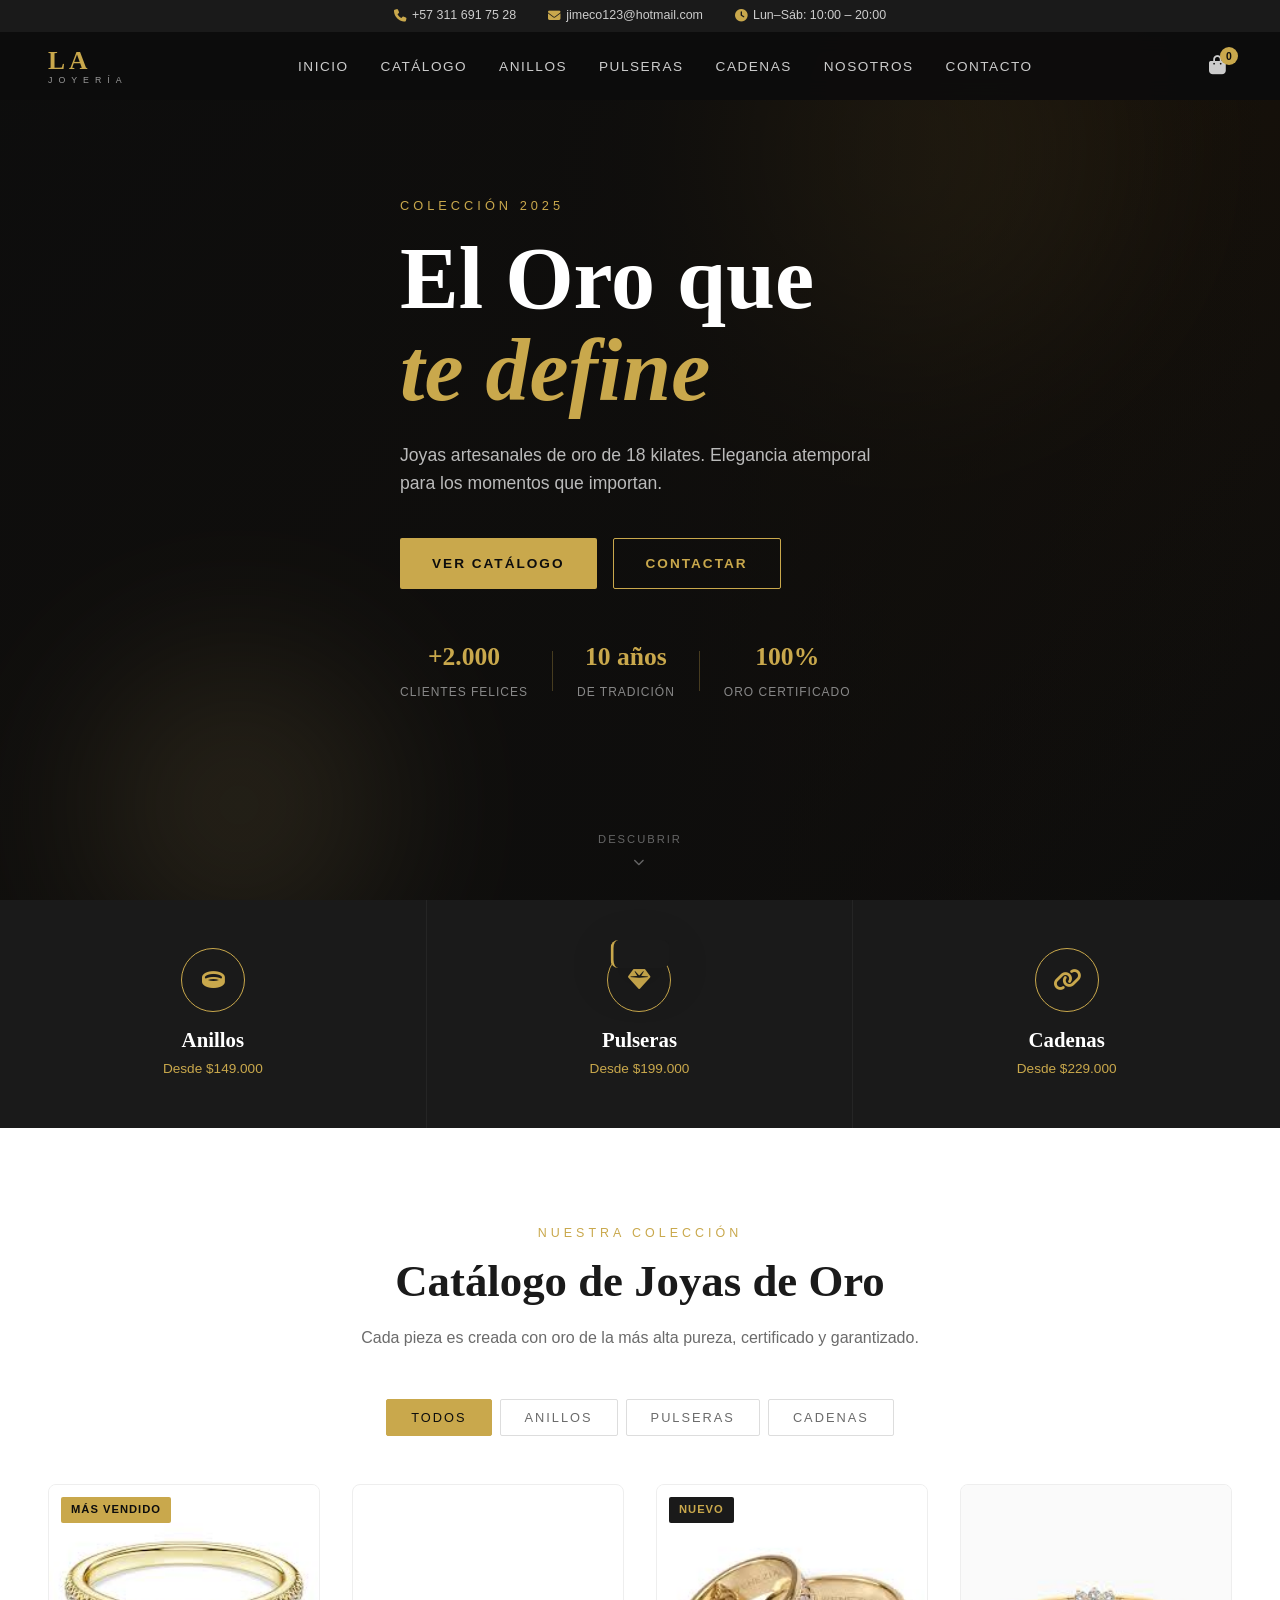
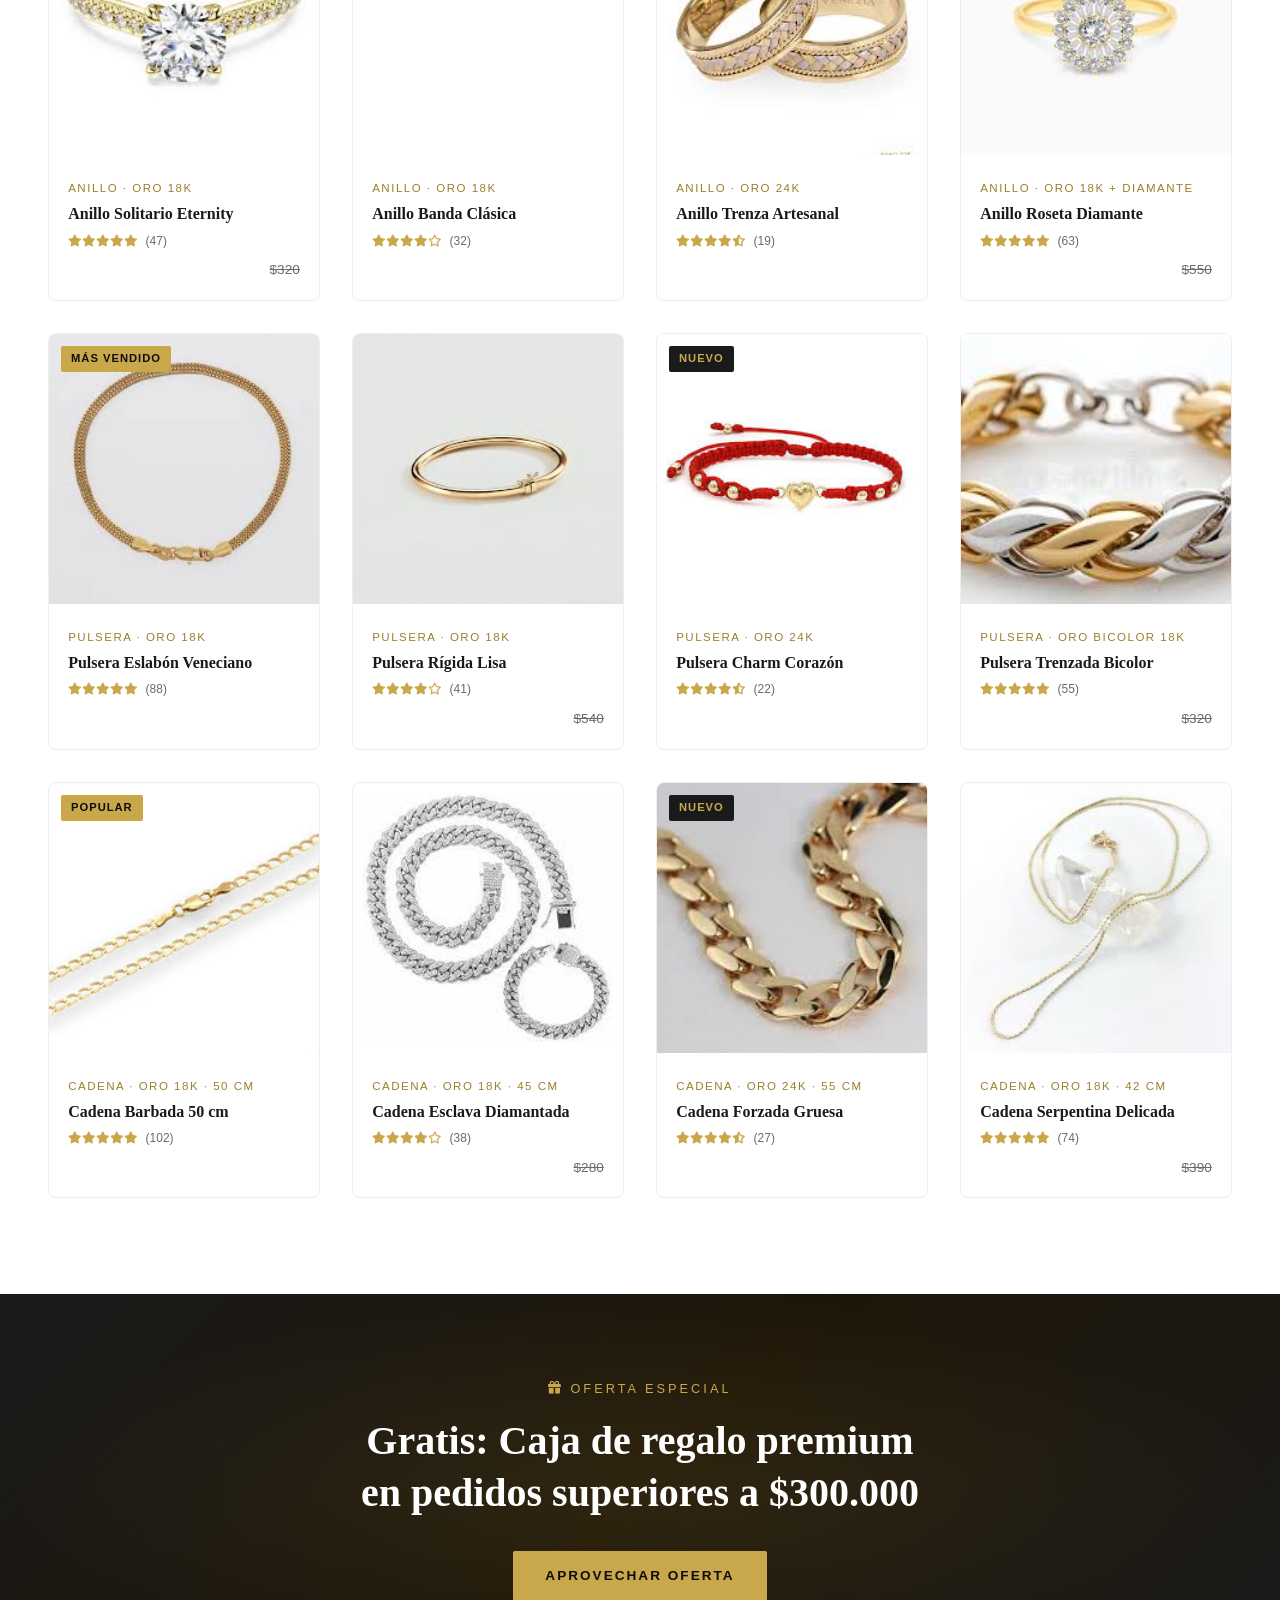
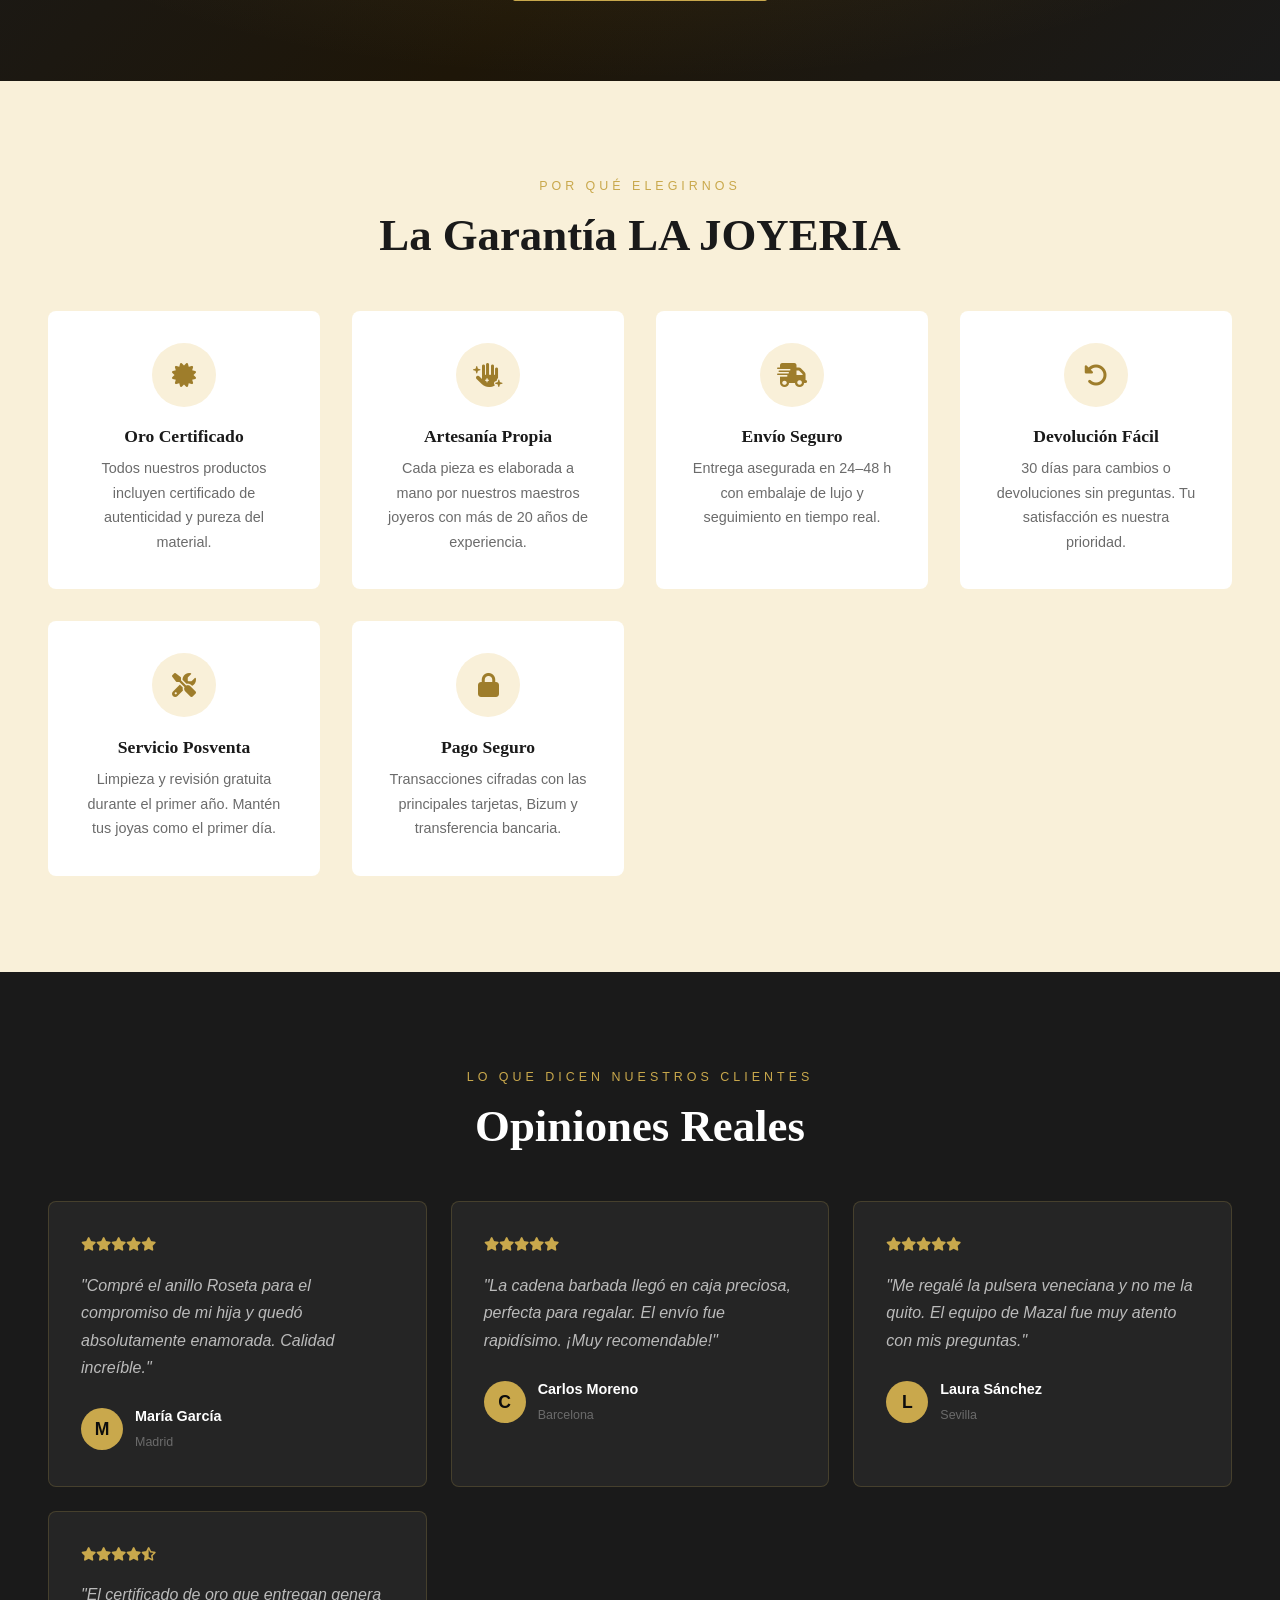
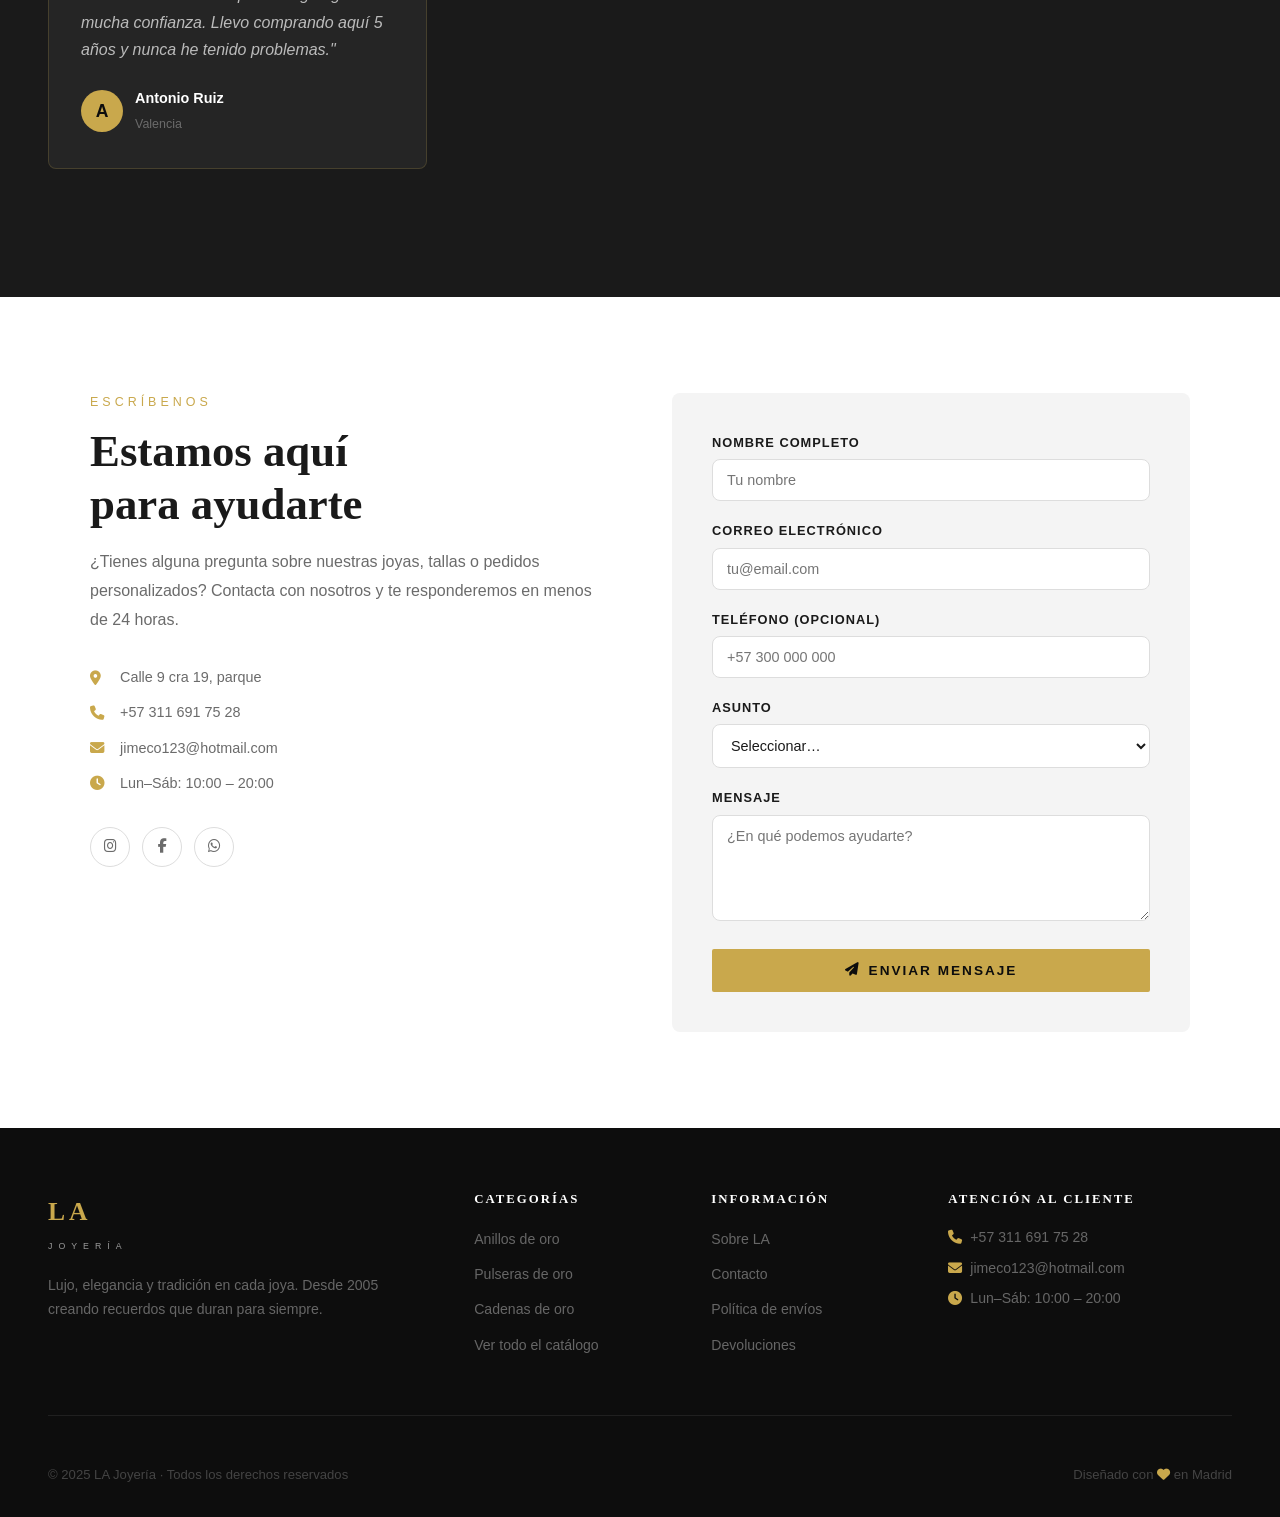
==== commit 3c53b590: "Cargar imagenes" ====
--- a/index.html
+++ b/index.html
@@ -3,7 +3,7 @@
 <head>
   <meta charset="UTF-8" />
   <meta name="viewport" content="width=device-width, initial-scale=1.0" />
-  <title>Mazal Joyería | Oro de Primera Calidad</title>
+  <title> Joyería | Oro de Primera Calidad</title>
   <meta name="description" content="Mazal Joyería – Descubre nuestra exclusiva colección de anillos, pulseras y cadenas de oro. Lujo, elegancia y tradición en cada pieza." />
   <link rel="preconnect" href="https://fonts.googleapis.com" />
   <link rel="preconnect" href="https://fonts.gstatic.com" crossorigin />
@@ -22,7 +22,7 @@
     </div>
     <nav class="navbar" id="navbar">
       <a href="#inicio" class="logo">
-        <span class="logo-mazal">MAZAL</span>
+        <span class="logo-mazal">LA</span>
         <span class="logo-sub">JOYERÍA</span>
       </a>
       <ul class="nav-links" id="nav-links">
@@ -138,7 +138,7 @@
         <div class="product-image-wrap">
           <div class="product-image product-image-r2"></div>
           <div class="product-overlay">
-            <button class="overlay-btn add-to-cart" data-id="r2" data-name="Anillo Banda Clásica" data-price="50">
+            <button class="overlay-btn add-to-cart" data-id="r2" data-name="Anillo Banda Clásica" data-price="49">
               <i class="fas fa-shopping-bag"></i> Añadir
             </button>
             <button class="overlay-btn wishlist-btn" aria-label="Lista de deseos"><i class="fas fa-heart"></i></button>
@@ -415,7 +415,7 @@
   <section id="beneficios" class="benefits-section">
     <div class="section-header">
       <p class="section-eyebrow">Por qué elegirnos</p>
-      <h2 class="section-title">La Garantía Mazal</h2>
+      <h2 class="section-title">La Garantía LA JOYERIA</h2>
     </div>
     <div class="benefits-grid">
       <div class="benefit-card">
@@ -553,7 +553,7 @@
   <footer class="main-footer">
     <div class="footer-grid">
       <div class="footer-brand">
-        <span class="logo-mazal">MAZAL</span>
+        <span class="logo-mazal">LA</span>
         <span class="logo-sub">JOYERÍA</span>
         <p>Lujo, elegancia y tradición en cada joya. Desde 2005 creando recuerdos que duran para siempre.</p>
       </div>
@@ -569,7 +569,7 @@
       <div class="footer-col">
         <h4>Información</h4>
         <ul>
-          <li><a href="#beneficios">Sobre Mazal</a></li>
+          <li><a href="#beneficios">Sobre LA</a></li>
           <li><a href="#contacto">Contacto</a></li>
           <li><a href="#">Política de envíos</a></li>
           <li><a href="#">Devoluciones</a></li>
@@ -583,7 +583,7 @@
       </div>
     </div>
     <div class="footer-bottom">
-      <p>© 2025 Mazal Joyería · Todos los derechos reservados</p>
+      <p>© 2025 LA Joyería · Todos los derechos reservados</p>
       <p>Diseñado con <i class="fas fa-heart" style="color:#c9a84c"></i> en Madrid</p>
     </div>
   </footer>
